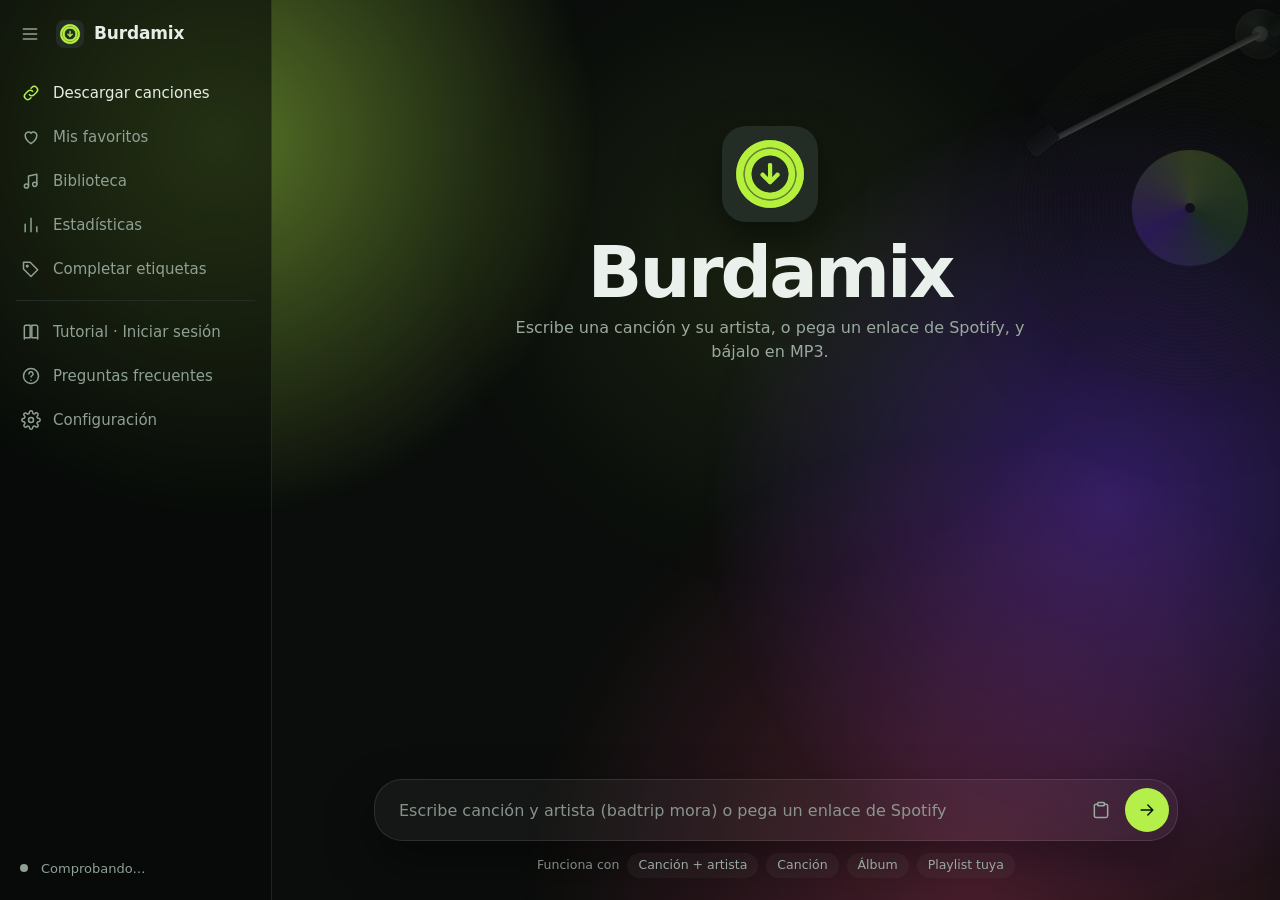
==== gui/web/index.html @ e63b11c5 "Letras: versiones, velocidad y color de la portada Qué: (1) La letra de «ARCHIVO dañado.wav» iba más" ====
<!doctype html>
<html lang="es">
<head>
<meta charset="utf-8">
<meta name="viewport" content="width=device-width, initial-scale=1">
<title>Burdamix</title>
<link rel="stylesheet" href="style.css">
<link rel="stylesheet" href="player.css">
<link rel="stylesheet" href="crate.css">
<link rel="stylesheet" href="motion.css">
</head>
<body>
<div id="splash" aria-hidden="true"><img src="logo.png" alt=""><i></i></div>
<div id="app" class="sidebar-open">
  <div class="bg" aria-hidden="true"><i class="b1"></i><i class="b2"></i><i class="b3"></i><i class="glow"></i></div>

  <aside id="sidebar" aria-label="Menú">
    <div class="side-top">
      <button class="icon-btn" id="toggle" aria-label="Mostrar u ocultar el menú" title="Menú">
        <svg viewBox="0 0 24 24"><path d="M4 6h16M4 12h16M4 18h16"/></svg>
      </button>
      <div class="brand"><img src="logo.png" alt=""><span>Burdamix</span></div>
    </div>

    <nav>
      <i class="nav-ind" id="nav-ind" aria-hidden="true"></i>
      <button class="nav active" data-view="home" title="Descargar canciones">
        <svg viewBox="0 0 24 24"><path d="M10 14a4 4 0 0 0 5.7 0l3-3a4 4 0 0 0-5.7-5.7l-1 1M14 10a4 4 0 0 0-5.7 0l-3 3a4 4 0 0 0 5.7 5.7l1-1"/></svg>
        <span>Descargar canciones</span>
      </button>
      <button class="nav" data-view="favorites" title="Mis favoritos">
        <svg viewBox="0 0 24 24"><path d="M12 20s-7-4.4-7-10a4 4 0 0 1 7-2.6A4 4 0 0 1 19 10c0 5.6-7 10-7 10z"/></svg>
        <span>Mis favoritos</span>
      </button>
      <button class="nav" data-view="library" title="Biblioteca">
        <svg viewBox="0 0 24 24"><path d="M9 18V6l10-2v12"/><circle cx="6.5" cy="18" r="2.5"/><circle cx="16.5" cy="16" r="2.5"/></svg>
        <span>Biblioteca</span>
      </button>
      <button class="nav" data-view="stats" title="Estadísticas">
        <svg viewBox="0 0 24 24"><path d="M5 20V11M12 20V4M19 20v-6"/></svg>
        <span>Estadísticas</span>
      </button>
      <button class="nav" data-view="tags" title="Completar etiquetas">
        <svg viewBox="0 0 24 24"><path d="M3 12V4h8l9 9-8 8z"/><circle cx="7.5" cy="8.5" r="1"/></svg>
        <span>Completar etiquetas</span>
      </button>
      <div class="nav-sep"></div>
      <button class="nav" data-view="tutorial" title="Tutorial e inicio de sesión">
        <svg viewBox="0 0 24 24"><path d="M4 5.5A1.5 1.5 0 0 1 5.5 4H11v15H5.5A1.5 1.5 0 0 0 4 20.5zM20 5.5A1.5 1.5 0 0 0 18.5 4H13v15h5.5a1.5 1.5 0 0 1 1.5 1.5z"/></svg>
        <span>Tutorial · Iniciar sesión</span>
      </button>
      <button class="nav" data-view="faq" title="Preguntas frecuentes">
        <svg viewBox="0 0 24 24"><circle cx="12" cy="12" r="9"/><path d="M9.5 9.5a2.5 2.5 0 1 1 3.5 2.3c-.6.3-1 .8-1 1.5M12 17h.01"/></svg>
        <span>Preguntas frecuentes</span>
      </button>
      <button class="nav" data-view="settings" title="Configuración">
        <svg viewBox="0 0 24 24"><circle cx="12" cy="12" r="3"/><path d="M19.4 15a1.7 1.7 0 0 0 .3 1.8l.1.1a2 2 0 1 1-2.8 2.8l-.1-.1a1.7 1.7 0 0 0-1.8-.3 1.7 1.7 0 0 0-1 1.5V21a2 2 0 1 1-4 0v-.1a1.7 1.7 0 0 0-1.1-1.5 1.7 1.7 0 0 0-1.8.3l-.1.1a2 2 0 1 1-2.8-2.8l.1-.1a1.7 1.7 0 0 0 .3-1.8 1.7 1.7 0 0 0-1.5-1H3a2 2 0 1 1 0-4h.1a1.7 1.7 0 0 0 1.5-1.1 1.7 1.7 0 0 0-.3-1.8l-.1-.1a2 2 0 1 1 2.8-2.8l.1.1a1.7 1.7 0 0 0 1.8.3H9a1.7 1.7 0 0 0 1-1.5V3a2 2 0 1 1 4 0v.1a1.7 1.7 0 0 0 1 1.5 1.7 1.7 0 0 0 1.8-.3l.1-.1a2 2 0 1 1 2.8 2.8l-.1.1a1.7 1.7 0 0 0-.3 1.8V9a1.7 1.7 0 0 0 1.5 1H21a2 2 0 1 1 0 4h-.1a1.7 1.7 0 0 0-1.5 1z"/></svg>
        <span>Configuración</span>
      </button>
    </nav>

    <div class="side-bottom">
      <button type="button" id="conn" class="conn" title="Estado de la conexión con Spotify"><i></i><span>Comprobando…</span></button>
      <div id="version" class="muted small"></div>
    </div>
  </aside>

  <main id="main">
    <div class="vinyl" id="vinyl" aria-hidden="true"><img id="vinyl-cover" alt="" hidden src="[data-uri]"></div>
    <div class="tonearm" id="tonearm" aria-hidden="true">
      <i class="ta-base"></i>
      <div class="ta-arm"><i class="ta-weight"></i><i class="ta-bar"></i><i class="ta-head"></i><i class="ta-tip"></i></div>
    </div>
    <button class="icon-btn float-toggle" id="toggle2" aria-label="Abrir el menú" title="Menú">
      <svg viewBox="0 0 24 24"><path d="M4 6h16M4 12h16M4 18h16"/></svg>
    </button>

    <!-- Descargar canciones (escribir el nombre o pegar un enlace) -->
    <section class="view active" id="view-home">
      <div class="scroll" id="home-scroll">
        <div class="hero" id="home-hero">
          <img class="hero-logo" src="logo.png" alt="">
          <h1>Burdamix</h1>
          <p class="lead">Escribe una canción y su artista, o pega un enlace de Spotify, y bájalo en MP3.</p>
        </div>
        <div class="results" id="home-results"></div>
      </div>
      <div class="dock" id="home-dock">
        <form class="composer" id="composer" autocomplete="off">
          <input id="link" type="text" spellcheck="false" placeholder="Escribe canción y artista (badtrip mora) o pega un enlace de Spotify">
          <button type="button" class="icon-btn hidden" id="clear" title="Limpiar y volver al inicio (Esc)" aria-label="Limpiar y volver al inicio">
            <svg viewBox="0 0 24 24"><path d="M6 6l12 12M18 6L6 18"/></svg>
          </button>
          <button type="button" class="icon-btn" id="paste" title="Pegar del portapapeles" aria-label="Pegar">
            <svg viewBox="0 0 24 24"><rect x="8" y="3" width="8" height="4" rx="1"/><path d="M16 5h2a2 2 0 0 1 2 2v12a2 2 0 0 1-2 2H6a2 2 0 0 1-2-2V7a2 2 0 0 1 2-2h2"/></svg>
          </button>
          <button type="submit" class="send" id="send" title="Ver canciones" aria-label="Ver canciones">
            <svg viewBox="0 0 24 24"><path d="M5 12h14M13 6l6 6-6 6"/></svg>
          </button>
        </form>
        <div class="chips" id="home-chips">
          <span class="chip-note">Funciona con</span>
          <span class="pill">Canción + artista</span><span class="pill">Canción</span><span class="pill">Álbum</span><span class="pill">Playlist tuya</span>
        </div>
      </div>
    </section>

    <!-- Mis favoritos -->
    <section class="view" id="view-favorites">
      <div class="scroll" id="fav-scroll">
        <div class="hero small" id="fav-hero">
          <div class="heart-badge"><svg viewBox="0 0 24 24"><path d="M12 20s-7-4.4-7-10a4 4 0 0 1 7-2.6A4 4 0 0 1 19 10c0 5.6-7 10-7 10z"/></svg></div>
          <h1>Tus canciones favoritas</h1>
          <p class="lead">Elige cuántas de tus «Me gusta» más recientes quieres ver.</p>
          <div class="seg" id="fav-counts" role="group" aria-label="Cantidad">
            <i class="seg-ind" aria-hidden="true"></i>
            <button type="button" data-n="50">50</button>
            <button type="button" data-n="100">100</button>
            <button type="button" data-n="200" class="on">200</button>
            <button type="button" data-n="500">500</button>
            <button type="button" data-n="0">Todas</button>
          </div>
          <div class="row-center">
            <label class="muted small" for="fav-custom">o escribe un número</label>
            <input id="fav-custom" class="num" type="number" min="1" placeholder="p. ej. 75">
          </div>
          <button class="btn primary big" id="fav-go">Ver mi lista</button>
        </div>
        <div class="results" id="fav-results"></div>
      </div>
    </section>

    <!-- Biblioteca -->
    <section class="view" id="view-library">
      <div class="scroll lib" id="lib-scroll">
        <header class="lib-head">
          <div class="lib-title"><h1>Biblioteca</h1><p class="muted" id="lib-count"></p></div>
          <div class="lib-tools">
            <button class="btn primary" id="lib-play-all" type="button">Reproducir todo</button>
            <button class="btn" id="lib-shuffle" type="button">Aleatorio</button>
            <button class="btn" id="lib-folder" type="button" title="Abrir la carpeta con todas tus canciones en el Explorador">Abrir carpeta</button>
            <label class="lib-search"><svg viewBox="0 0 24 24"><circle cx="11" cy="11" r="7"/><path d="m20 20-3.5-3.5"/></svg>
              <input id="lib-q" type="search" placeholder="Buscar canciones" autocomplete="off" spellcheck="false"></label>
            <select id="lib-sort" aria-label="Ordenar">
              <option value="artist">Artista</option><option value="title">Título</option><option value="recent">Recientes</option>
            </select>
          </div>
        </header>
        <div class="seg lib-tabs" id="lib-tabs" role="tablist" aria-label="Secciones de la biblioteca"><i class="seg-ind" id="tab-ind" aria-hidden="true"></i></div>
        <div id="crate-box" class="crate-box hidden">
          <div class="crate" id="crate" tabindex="0" role="listbox" aria-label="Discos"></div>
          <p class="crate-hint muted small">Pasa los discos con la rueda del ratón, las flechas o arrastrando</p>
        </div>
        <div id="lib-detail" class="lib-detail hidden"></div>
        <div id="lib-list" class="lib-list" role="list"></div>
        <div id="lib-empty" class="panel with-ic empty hidden"></div>
      </div>
    </section>

    <!-- Completar etiquetas -->
    <!-- Estadísticas -->
    <section class="view" id="view-stats">
      <div class="scroll page stats-page">
        <h1>Estadísticas</h1>
        <p class="muted">Lo que has escuchado, solo guardado en este ordenador.</p>
        <div class="seg" id="st-periods" role="group" aria-label="Periodo">
          <i class="seg-ind" aria-hidden="true"></i>
          <button type="button" data-p="week">Semana</button><button type="button" data-p="month">Mes</button><button type="button" data-p="year">Año</button><button type="button" data-p="all">Siempre</button>
        </div>
        <div id="st-body"></div>
      </div>
    </section>

    <section class="view" id="view-tags">
      <div class="scroll" id="tags-scroll">
        <div class="page">
          <h1>Completar etiquetas</h1>
          <p class="lead">Elige canciones y Burdamix busca su título, artista, álbum, año, género y portada, y los escribe en el archivo para que cualquier reproductor los muestre.</p>

          <div class="card picker" id="tags-lib">
            <div class="picker-head">
              <div><h2 class="h3">Elegir de tu biblioteca</h2><p class="muted small" id="pick-count">Cargando tu biblioteca…</p></div>
              <div class="picker-tools">
                <div class="pick-filter" id="pick-filter" role="group" aria-label="Mostrar">
                  <button type="button" class="chip-btn on" data-f="all">Todas</button>
                  <button type="button" class="chip-btn" data-f="gaps">Incompletas</button>
                </div>
                <label class="lib-search"><svg viewBox="0 0 24 24"><circle cx="11" cy="11" r="7"/><path d="m20 20-3.5-3.5"/></svg>
                  <input id="pick-q" type="search" placeholder="Buscar canciones" autocomplete="off" spellcheck="false"></label>
              </div>
            </div>
            <div class="pick-list" id="pick-list" role="list"></div>
            <div class="picker-foot">
              <button type="button" class="btn small-btn" id="pick-all">Marcar las visibles</button>
              <span class="muted small" id="pick-n"></span>
              <button type="button" class="btn primary" id="pick-add" disabled>Añadir a la lista</button>
            </div>
          </div>

          <div class="drop slim" id="tags-drop">
            <b><span class="idle-t">¿Archivos fuera de Burdamix? Suéltalos aquí (mp3, flac, m4a, ogg u opus)</span><span class="over-t">Suéltalos para añadirlos</span></b>
            <div class="btn-row">
              <button class="btn small-btn" id="tags-pick-files">Elegir archivos…</button>
              <button class="btn small-btn" id="tags-pick-folder">Elegir carpeta…</button>
            </div>
          </div>

          <div class="card hidden" id="tags-options">
            <div class="two" id="tags-one">
              <label>Título (opcional)<input id="tags-title" type="text" autocomplete="off" placeholder="Si el archivo no lo dice"></label>
              <label>Artista (opcional)<input id="tags-artist" type="text" autocomplete="off" placeholder="Si el archivo no lo dice"></label>
            </div>
            <label class="check"><input id="tags-skip" type="checkbox" checked> Saltar los que ya tienen todo (título, artista, álbum, año, pista y portada)</label>
            <label class="check"><input id="tags-rename" type="checkbox" checked> Renombrar el archivo según el nombre elegido en Configuración <span class="muted small" id="tags-rename-example"></span></label>
            <div class="btn-row">
              <button class="btn primary" id="tags-search">Buscar etiquetas</button>
              <button class="btn" id="tags-clear">Quitar todo</button>
            </div>
          </div>

          <div id="tags-list"></div>
        </div>
      </div>
      <div class="dock hidden" id="tags-dock"><div class="action-bar" id="tags-bar"></div></div>
    </section>

    <!-- Tutorial -->
    <section class="view" id="view-tutorial">
      <div class="scroll page">
        <h1>Tutorial · Iniciar sesión</h1>
        <p class="lead">Se hace una sola vez. <b>Nunca</b> se te pide tu usuario ni tu contraseña de Spotify.</p>

        <div class="card step" id="step1">
          <div class="step-head"><span class="num-dot">1</span><h2>Crea tu app de Spotify</h2><span class="badge ok hidden" id="step1-ok">Hecho</span></div>
          <p>Spotify exige que cada persona cree su propia «app» gratuita. Es lo que permite leer tus playlists.</p>
          <ol class="steps">
            <li>Abre el panel de Spotify e inicia sesión. <button class="btn" id="open-dash">Abrir Spotify Developer</button></li>
            <li>Pulsa <b>Create app</b>. Nombre y descripción: lo que quieras (por ejemplo «Burdamix»).</li>
            <li>En <b>Redirect URI</b> copia exactamente esto y pulsa <b>Add</b>:
              <div class="copyline"><code id="redirect"></code><button class="btn small-btn" id="copy-redirect">Copiar</button></div></li>
            <li>En «Which API/SDKs are you planning to use?» marca <b>Web API</b>.</li>
            <li>Acepta los términos y pulsa <b>Save</b>.</li>
            <li>Abre tu app nueva → <b>Settings</b>. Verás el <b>Client ID</b> y, con «View client secret», el <b>Client secret</b>. Pégalos aquí:</li>
          </ol>
          <form id="creds" class="creds" autocomplete="off">
            <label>Client ID<input id="client-id" type="text" spellcheck="false" autocomplete="off"></label>
            <label>Client secret<input id="client-secret" type="password" spellcheck="false" autocomplete="off"></label>
            <button class="btn primary" type="submit" id="save-creds">Guardar y comprobar</button>
            <div class="form-msg" id="creds-msg"></div>
          </form>
        </div>

        <div class="card step" id="step2">
          <div class="step-head"><span class="num-dot">2</span><h2>Inicia sesión en Spotify</h2><span class="badge ok hidden" id="step2-ok">Hecho</span></div>
          <p>Hace falta solo para <b>tus playlists</b> y <b>tus favoritos</b>. Para canciones sueltas y álbumes no es necesario.
             Se abrirá tu navegador: elige tu cuenta y pulsa <b>Aceptar</b>. Tienes 3 minutos.</p>
          <button class="btn primary" id="do-login">Iniciar sesión en Spotify</button>
          <div class="form-msg" id="login-msg"></div>
        </div>
      </div>
    </section>

    <!-- Preguntas frecuentes -->
    <section class="view" id="view-faq">
      <div class="scroll page">
        <h1>Preguntas frecuentes</h1>
        <div class="faq" id="faq-list"></div>
      </div>
    </section>

    <!-- Configuración -->
    <section class="view" id="view-settings">
      <div class="scroll page">
        <h1>Configuración</h1>

        <div class="card setting">
          <div><h2 class="h3">Carpeta de descargas</h2><p class="muted" id="set-folder-path"></p></div>
          <div class="btn-row"><button class="btn" id="set-folder-open">Abrir</button><button class="btn primary" id="set-folder-change">Cambiar…</button></div>
        </div>

        <div class="card setting">
          <div><h2 class="h3">Canciones a la vez</h2><p class="muted">Más es más rápido, pero YouTube puede bloquearte si pides demasiadas. 5 va bien.</p></div>
          <div class="slider"><input id="set-workers" type="range" min="1" max="8" step="1"><output id="set-workers-out">5</output></div>
        </div>

        <div class="card setting">
          <div><h2 class="h3">Nombre de los archivos</h2>
            <p class="muted">Cómo se llaman las canciones que bajas. El artista siempre va dentro de las etiquetas, así que el reproductor lo muestra igual aunque el nombre solo tenga el título.</p>
            <p class="muted small" id="set-naming-example"></p></div>
          <select id="set-naming"></select>
        </div>

        <div class="card setting">
          <div><h2 class="h3">Saltar introducciones e interludios</h2><p class="muted">Las pistas cortas (menos de 50 s, o intro/outro de menos de 95 s) no se descargan.</p></div>
          <label class="switch"><input id="set-interludes" type="checkbox"><span></span></label>
        </div>

        <div class="card setting">
          <div><h2 class="h3">Usar mi sesión de YouTube</h2>
            <p class="muted">Solo si YouTube pide iniciar sesión (videos para mayores de edad). Lee la sesión que ya tienes abierta en ese navegador; no se guarda ni se envía a ningún sitio. Ciérralo antes de bajar.</p></div>
          <select id="set-browser"></select>
        </div>

        <div class="card setting">
          <div><h2 class="h3">Actualizar yt-dlp</h2><p class="muted" id="set-ytdlp">YouTube cambia cada pocas semanas. Si una descarga falla de repente, actualiza esto.</p></div>
          <button class="btn" id="set-update">Buscar actualización</button>
        </div>

        <p class="muted small about" id="about"></p>
      </div>
    </section>

    <!-- Letras: un panel sobre la ventana, sin tapar la barra del reproductor -->
    <section id="lyrics" class="lyrics hidden" aria-label="Letra de la canción">
      <header class="ly-head">
        <div><b id="ly-title"></b><span id="ly-artist" class="muted"></span></div>
        <div class="ly-actions">
          <div class="ly-sync" id="ly-sync" role="group" aria-label="Sincronía de la letra" hidden>
            <button class="btn small-btn" id="ly-earlier" type="button" title="La letra sale antes (−0,25 s)">Antes</button>
            <output id="ly-off" title="Desfase de esta canción">0,00 s</output>
            <button class="btn small-btn" id="ly-later" type="button" title="La letra sale después (+0,25 s)">Después</button>
            <button class="btn small-btn" id="ly-version" type="button" hidden>Otra versión</button>
            <button class="btn small-btn" id="ly-pick" type="button" title="Toca la línea que estás oyendo y la letra se ajusta sola">Ajustar a lo que oigo</button>
          </div>
          <button class="btn small-btn" id="ly-edit" type="button" hidden>Mi letra</button>
          <button class="icon-btn" id="ly-close" type="button" aria-label="Cerrar la letra" title="Cerrar (Esc)"><svg viewBox="0 0 24 24"><path d="M6 6l12 12M18 6 6 18"/></svg></button></div>
      </header>
      <div id="ly-body" class="ly-body" tabindex="0"></div>
    </section>

    <!-- Reproductor: siempre abajo -->
    <footer id="player" class="player hidden" aria-label="Reproductor">
      <div class="pl-now">
        <div class="pl-cover"><span class="initial" id="pl-initial">♪</span><img id="pl-cover" alt="" hidden src="[data-uri]"></div>
        <div class="pl-text"><b id="pl-title">—</b><span id="pl-artist" class="muted small"></span></div>
      <button class="icon-btn heart" id="pl-like" type="button" aria-pressed="false" aria-label="Me gusta" title="Me gusta">
        <svg viewBox="0 0 24 24"><path d="M12 20s-7-4.4-7-10a4 4 0 0 1 7-2.6A4 4 0 0 1 19 10c0 5.6-7 10-7 10z"/></svg>
      </button>
      </div>
      <div class="pl-mid">
        <div class="pl-ctrl">
          <button class="icon-btn pl-toggle" id="pl-shuffle" type="button" aria-label="Aleatorio" aria-pressed="false" title="Aleatorio">
            <svg viewBox="0 0 24 24"><path d="M3 7h3.5c5 0 5 10 10 10H21M3 17h3.5c1.7 0 2.9-.9 3.8-2.2M21 7h-4.5c-1.7 0-2.9.9-3.8 2.2M18 4l3 3-3 3M18 14l3 3-3 3"/></svg></button>
          <button class="icon-btn" id="pl-prev" type="button" aria-label="Anterior" title="Anterior"><svg viewBox="0 0 24 24" class="fill"><path d="M7 5v14M19 5.5v13L9 12z"/></svg></button>
          <button class="pl-play" id="pl-play" type="button" aria-label="Reproducir" title="Reproducir">
            <svg viewBox="0 0 24 24" class="fill ic-play"><path d="M8 5.5v13l11-6.5z"/></svg>
            <svg viewBox="0 0 24 24" class="fill ic-pause"><path d="M8 5v14M16 5v14"/></svg></button>
          <button class="icon-btn" id="pl-next" type="button" aria-label="Siguiente" title="Siguiente"><svg viewBox="0 0 24 24" class="fill"><path d="M17 5v14M5 5.5v13L15 12z"/></svg></button>
          <button class="icon-btn pl-toggle" id="pl-repeat" type="button" aria-label="Repetir" aria-pressed="false" title="Repetir">
            <svg viewBox="0 0 24 24"><path d="M17 3l3 3-3 3M4 11V9a3 3 0 0 1 3-3h13M7 21l-3-3 3-3M20 13v2a3 3 0 0 1-3 3H4"/></svg><i class="one">1</i></button>
        </div>
        <div class="pl-seek">
          <span id="pl-cur" class="muted small">0:00</span>
          <input id="pl-progress" type="range" min="0" max="1" step="0.1" value="0" aria-label="Progreso">
          <span id="pl-dur" class="muted small">0:00</span>
        </div>
      </div>
      <div class="pl-side">
        <canvas id="pl-spectrum" width="96" height="28" aria-hidden="true"></canvas>
        <button class="icon-btn sleep" id="pl-sleep" type="button" aria-label="Temporizador para dormir" aria-pressed="false" title="Temporizador para dormir">
          <svg viewBox="0 0 24 24"><path d="M20 14.5A8 8 0 0 1 9.5 4 8 8 0 1 0 20 14.5z"/></svg><i id="sl-left" hidden></i></button>
        <button class="icon-btn" id="pl-lyrics" type="button" aria-label="Letra" aria-pressed="false" title="Letra">
          <svg viewBox="0 0 24 24"><path d="M5 5h14M5 10h9M5 15h14M5 20h7"/></svg></button>
        <button class="icon-btn" id="pl-eq" type="button" aria-label="Ecualizador y crossfade" aria-expanded="false" title="Ecualizador y crossfade">
          <svg viewBox="0 0 24 24"><path d="M5 4v16M12 4v16M19 4v16"/><circle cx="5" cy="14" r="2" class="knob"/><circle cx="12" cy="8" r="2" class="knob"/><circle cx="19" cy="15" r="2" class="knob"/></svg></button>
        <button class="icon-btn" id="pl-queue" type="button" aria-label="Cola" aria-expanded="false" title="Cola">
          <svg viewBox="0 0 24 24"><path d="M4 6h12M4 12h12M4 18h7M17 15v6l5-3z"/></svg></button>
        <button class="icon-btn" id="pl-mute" type="button" aria-label="Silenciar" title="Silenciar">
          <svg viewBox="0 0 24 24"><path d="M4 9.5h3.5L12 5.5v13l-4.5-4H4z"/><path d="M15.5 9a4 4 0 0 1 0 6M18 6.5a7.5 7.5 0 0 1 0 11" class="waves"/><path d="M16 9l5 6M21 9l-5 6" class="cross"/></svg></button>
        <input id="pl-volume" type="range" min="0" max="1" step="0.01" value="0.8" aria-label="Volumen">
      </div>

      <aside id="pl-queue-panel" class="pl-panel queue hidden" aria-label="Cola de reproducción">
        <div class="pl-panel-head"><h3>Cola</h3><button class="btn small-btn" id="q-clear" type="button">Vaciar</button></div>
        <div id="q-list" class="q-list"></div>
      </aside>

      <aside id="pl-eq-panel" class="pl-panel eq hidden" aria-label="Ecualizador">
        <div class="pl-panel-head"><h3>Ecualizador</h3>
          <label class="switch" title="Activar el ecualizador"><input id="eq-on" type="checkbox" checked><span></span></label></div>
        <div class="eq-bands" id="eq-bands"></div>
        <div class="eq-presets" id="eq-presets" role="group" aria-label="Presets"></div>
        <div class="eq-custom-head"><span class="muted small">Mis ecualizadores</span><button class="btn small-btn" id="eq-save" type="button">Guardar ajuste actual</button></div>
        <div class="eq-custom" id="eq-custom"></div>
        <div class="eq-xf">
          <div><b>Crossfade</b><span class="muted small" id="xf-hint">Mezcla el final de una canción con el inicio de la siguiente</span></div>
          <div class="slider"><input id="xf" type="range" min="0" max="12" step="1" value="0" aria-label="Segundos de crossfade"><output id="xf-out">Apagado</output></div>
        </div>
        <div class="eq-xf eq-viz">
          <div class="eq-viz-row">
            <div><b>Fondo que late</b><span class="muted small">Los halos de color del fondo laten con los graves de la música</span></div>
            <label class="switch" title="Activar o apagar el fondo que late"><input id="viz-on" type="checkbox" checked><span></span></label>
          </div>
        </div>
      </aside>
    </footer>
  </main>
</div>

<div id="dialog" class="dialog hidden" role="dialog" aria-modal="true" aria-labelledby="dialog-title">
  <div class="dialog-card">
    <h3 id="dialog-title"></h3>
    <p class="muted" id="dialog-text"></p>
    <input id="dialog-input" class="dialog-input hidden" type="text" maxlength="60" autocomplete="off" spellcheck="false" aria-label="Nombre">
    <div class="btn-row"><button class="btn" id="dialog-no" type="button">Cancelar</button><button class="btn danger" id="dialog-yes" type="button"></button></div>
  </div>
</div>
<div id="smart-dialog" class="dialog hidden" role="dialog" aria-modal="true" aria-label="Playlist inteligente"></div>
<div id="share-dialog" class="dialog hidden" role="dialog" aria-modal="true" aria-label="Compartir playlist"></div>
<div id="import-dialog" class="dialog hidden" role="dialog" aria-modal="true" aria-label="Importar playlist"></div>
<div id="toasts" aria-live="polite"></div>
<script src="fx.js"></script>
<script src="tags.js"></script>
<script src="player.js"></script>
<script src="crate.js"></script>
<script src="lyrics.js"></script>
<script src="sleep.js"></script>
<script src="stats.js"></script>
<script src="smart.js"></script>
<script src="share.js"></script>
<script src="app.js"></script>
<script src="motion.js"></script>
</body>
</html>
---- gui/web/style.css ----
/* Burdamix window, "Vinilo nocturno": always dark, the logo's lime as the one accent, album colour drifting behind glass.
   Motion: one set of curves, short durations, everything interruptible (transitions), reduced-motion path at the end. */
:root {
  --bg: #0a0d0b;
  --surface: #131914;
  --surface-2: #1b231d;
  --surface-3: #26302a;
  --border: #232d26;
  --glass: rgba(255, 255, 255, .045);
  --glass-2: rgba(255, 255, 255, .08);
  --glass-line: rgba(255, 255, 255, .1);
  --text: #eaf0eb;
  --muted: #9aa99f;
  --accent: #b5ef4a;          /* the logo's lime: fills, rings, active states */
  --accent-strong: #c8f56e;
  --accent-text: #b5ef4a;
  --accent-ink: #07130a;      /* text on lime fills */
  --lime: #b5ef4a;
  --danger: #ff8077;
  --warn: #f1c453;
  --radius: 16px;
  --shadow-sm: 0 1px 2px rgba(0, 0, 0, .3), 0 2px 8px rgba(0, 0, 0, .22);
  --shadow: 0 2px 4px rgba(0, 0, 0, .3), 0 14px 34px rgba(0, 0, 0, .42);
  --ease-out: cubic-bezier(.23, 1, .32, 1);
  --ease-in-out: cubic-bezier(.77, 0, .175, 1);
  --t-fast: 140ms;
  --t-med: 220ms;
  --t-slow: 360ms;
  color-scheme: dark;
  interpolate-size: allow-keywords;
}
* { box-sizing: border-box; }
html, body { height: 100%; margin: 0; }
body {
  background: var(--bg); color: var(--text);
  font: 15px/1.5 "Segoe UI Variable Text", "Segoe UI", system-ui, sans-serif;
  overflow: hidden; -webkit-font-smoothing: antialiased; text-rendering: optimizeLegibility;
}
h1 { font-size: 28px; line-height: 1.15; margin: 0 0 8px; letter-spacing: -.025em; font-weight: 650; text-wrap: balance; font-family: "Segoe UI Variable Display", "Segoe UI Variable Text", "Segoe UI", system-ui, sans-serif; }
h2 { font-size: 18px; margin: 0; font-weight: 620; letter-spacing: -.01em; }
h3, .h3 { font-size: 15px; margin: 0 0 2px; font-weight: 620; letter-spacing: 0; }
p { margin: 0 0 10px; text-wrap: pretty; }
button, input, select { font: inherit; color: inherit; }
button { cursor: pointer; -webkit-tap-highlight-color: transparent; }
.hidden { display: none !important; }
.muted { color: var(--muted); }
.small { font-size: 12.5px; }
svg { width: 20px; height: 20px; fill: none; stroke: currentColor; stroke-width: 1.8; stroke-linecap: round; stroke-linejoin: round; flex: none; }
::selection { background: color-mix(in srgb, var(--accent) 35%, transparent); }
:focus-visible { outline: 2px solid var(--accent); outline-offset: 2px; border-radius: 8px; }
input:focus-visible, select:focus-visible { outline-offset: 0; }
.tracks .row input[type=checkbox]:focus-visible { outline-offset: 3px; }

/* ---------- layout ---------- */
#app { display: flex; height: 100vh; position: relative; isolation: isolate; }
#sidebar {
  /* the sidebar is always dark: it is the brand */
  --text: #e6ede7; --muted: #8fa095; --surface-2: #1b241d; --border: #222d25; --accent-text: var(--lime);
  width: 272px; background: rgba(8, 11, 9, .62); color: var(--text); border-right: 1px solid var(--glass-line); position: relative; z-index: 1;
  display: flex; flex-direction: column; padding: 12px 10px; gap: 10px; overflow: hidden; flex: none;
  transition: width var(--t-slow) var(--ease-out);
}
#app:not(.sidebar-open) #sidebar { width: 66px; }
#main { flex: 1; min-width: 0; position: relative; z-index: 1; }
.side-top { display: flex; align-items: center; gap: 6px; height: 44px; }
.brand { display: flex; align-items: center; gap: 10px; font-weight: 650; font-size: 17px; letter-spacing: -.01em; white-space: nowrap; overflow: hidden; }
.brand img { width: 28px; height: 28px; border-radius: 8px; }
.brand, .nav span, .conn span, #version { transition: opacity var(--t-med) var(--ease-out); }
#app:not(.sidebar-open) .brand, #app:not(.sidebar-open) .nav span, #app:not(.sidebar-open) .conn span,
#app:not(.sidebar-open) #version { opacity: 0; pointer-events: none; }
.icon-btn {
  width: 40px; height: 40px; border-radius: 12px; border: 0; background: transparent; color: var(--muted);
  display: grid; place-items: center; flex: none; transition: background var(--t-fast) ease, color var(--t-fast) ease, transform var(--t-fast) var(--ease-out);
}
.icon-btn:active { transform: scale(.92); }
nav { display: flex; flex-direction: column; gap: 2px; flex: 1; margin-top: 6px; position: relative; }
.nav-ind {
  position: absolute; left: 0; right: 0; top: 0; height: 42px; border-radius: 12px; pointer-events: none;
  background: color-mix(in srgb, var(--lime) 13%, transparent); opacity: 0;
  transition: transform var(--t-slow) var(--ease-out), opacity var(--t-med) ease;
}
.nav-ind.ready { opacity: 1; }
.nav-ind::before { content: ""; position: absolute; left: 0; top: 11px; bottom: 11px; width: 3px; border-radius: 3px; background: var(--lime); }
.nav {
  position: relative; display: flex; align-items: center; gap: 12px; height: 42px; padding: 0 11px; border: 0; border-radius: 12px;
  background: transparent; color: var(--muted); text-align: left; white-space: nowrap;
  transition: background var(--t-fast) ease, color var(--t-fast) ease, transform var(--t-fast) var(--ease-out);
}
.nav:active { transform: scale(.98); }
.nav.active { color: var(--text); }
.nav.active svg { color: var(--lime); }
.nav svg { transition: color var(--t-fast) ease; }
.nav-sep { height: 1px; background: var(--border); margin: 8px 6px; }
.side-bottom { display: flex; flex-direction: column; gap: 6px; padding: 4px 6px; }
.conn { display: flex; align-items: center; gap: 9px; font-size: 13px; color: var(--muted); white-space: nowrap; border: 0; background: none; padding: 0; text-align: left; }
.conn i { width: 8px; height: 8px; border-radius: 50%; background: var(--muted); flex: none; margin: 0 4px; transition: background var(--t-med) ease; }
.conn.ok i { background: var(--lime); }
.conn.bad i { background: #f1c453; }
.float-toggle { display: none; position: absolute; top: 10px; left: 10px; z-index: 5; color: var(--text); }

.view { display: none; height: 100%; flex-direction: column; }
.view.active { display: flex; animation: view-in var(--t-med) var(--ease-out) both; }
@keyframes view-in { from { opacity: 0; transform: translateY(8px); } }
.scroll { flex: 1; overflow-y: auto; padding: 0 28px; scroll-behavior: smooth; scrollbar-gutter: stable; }
.page { max-width: 780px; width: 100%; margin: 0 auto; padding: 38px 28px 60px; }
.page > *, .scroll.page > * { animation: rise var(--t-slow) var(--ease-out) both; }
.page > *:nth-child(2), .scroll.page > *:nth-child(2) { animation-delay: 40ms; }
.page > *:nth-child(3), .scroll.page > *:nth-child(3) { animation-delay: 80ms; }
.page > *:nth-child(4), .scroll.page > *:nth-child(4) { animation-delay: 120ms; }
.page > *:nth-child(n+5), .scroll.page > *:nth-child(n+5) { animation-delay: 150ms; }
@keyframes rise { from { opacity: 0; transform: translateY(10px); } }
.scroll::-webkit-scrollbar { width: 12px; }
.scroll::-webkit-scrollbar-thumb { background: var(--surface-3); border-radius: 8px; border: 3px solid var(--bg); }
.scroll::-webkit-scrollbar-thumb:hover { background: var(--muted); }

/* ---------- hero + composer ---------- */
.hero { display: flex; flex-direction: column; align-items: center; text-align: center; padding-top: 14vh; transition: padding var(--t-slow) var(--ease-out); }
.hero > * { animation: rise 520ms var(--ease-out) both; }
.hero > :nth-child(2) { animation-delay: 70ms; }
.hero > :nth-child(3) { animation-delay: 140ms; }
.hero > :nth-child(4) { animation-delay: 190ms; }
.hero > :nth-child(5) { animation-delay: 230ms; }
.hero-logo { width: 96px; height: 96px; margin-bottom: 14px; border-radius: 24px; box-shadow: 0 14px 34px rgba(10, 20, 12, .28); transition: width var(--t-slow) var(--ease-out), height var(--t-slow) var(--ease-out), margin var(--t-slow) var(--ease-out), border-radius var(--t-slow) var(--ease-out); }
.hero h1 { font-size: 42px; letter-spacing: -.035em; transition: font-size var(--t-slow) var(--ease-out); }
.lead { color: var(--muted); font-size: 16px; max-width: 560px; }
.hero .lead { max-height: 4em; transition: opacity var(--t-med) ease, max-height var(--t-slow) var(--ease-out), margin var(--t-slow) var(--ease-out); }
.hero.small { padding-top: 7vh; }
.hero.compact { padding-top: 22px; }
.hero.compact .hero-logo { width: 40px; height: 40px; margin: 0 0 4px; border-radius: 11px; box-shadow: var(--shadow-sm); }
.hero.compact h1 { font-size: 19px; margin-bottom: 0; }
.hero.compact .lead { opacity: 0; max-height: 0; margin: 0; overflow: hidden; }
.hero.compact > * { animation: none; }
.heart-badge { color: var(--accent); margin-bottom: 10px; }
.heart-badge svg { width: 44px; height: 44px; fill: currentColor; stroke: none; }

.dock { padding: 12px 28px 22px; max-width: 860px; width: 100%; margin: 0 auto; transition: padding var(--t-slow) var(--ease-out); }
.composer {
  display: flex; align-items: center; gap: 4px; background: var(--surface); border: 1px solid var(--border);
  border-radius: 28px; padding: 8px 8px 8px 22px; box-shadow: var(--shadow);
  transition: border-color var(--t-fast) ease, box-shadow var(--t-med) var(--ease-out);
}
.composer:focus-within { border-color: var(--accent); box-shadow: 0 0 0 4px color-mix(in srgb, var(--accent) 20%, transparent), var(--shadow); }
.composer input { flex: 1; min-width: 0; border: 0; outline: 0; background: transparent; font-size: 16px; height: 42px; }
.composer input::placeholder { color: var(--muted); opacity: .85; }
.composer .icon-btn:hover { background: var(--surface-2); color: var(--text); }
.send {
  width: 44px; height: 44px; border-radius: 50%; border: 0; background: var(--accent); color: var(--accent-ink);
  display: grid; place-items: center; transition: transform var(--t-fast) var(--ease-out), background var(--t-fast) ease;
}
.send svg { transition: transform var(--t-med) var(--ease-out); }
.send:active { transform: scale(.92); }
.send:disabled { opacity: .55; cursor: default; }
.dock.has-results .chips { opacity: 0; max-height: 0; margin: 0; overflow: hidden; pointer-events: none; }
.dock.has-results { padding-bottom: 14px; }
.chips { display: flex; justify-content: center; align-items: center; gap: 8px; margin-top: 12px; flex-wrap: wrap; max-height: 60px; transition: opacity var(--t-med) ease, max-height var(--t-slow) var(--ease-out), margin var(--t-slow) var(--ease-out); }
.chip-note { color: var(--muted); font-size: 12.5px; }
.pill { font-size: 12.5px; padding: 3px 11px; border-radius: 99px; background: var(--surface-2); color: var(--muted); }

/* ---------- buttons, forms ---------- */
.btn {
  height: 38px; padding: 0 16px; border-radius: 12px; border: 1px solid var(--border); background: var(--surface);
  box-shadow: var(--shadow-sm); white-space: nowrap;
  transition: background var(--t-fast) ease, border-color var(--t-fast) ease, color var(--t-fast) ease, transform var(--t-fast) var(--ease-out), box-shadow var(--t-fast) ease;
}
.btn:active { transform: scale(.97); }
.btn.primary { background: var(--accent); border-color: transparent; color: var(--accent-ink); font-weight: 650; box-shadow: 0 1px 2px rgba(10, 40, 12, .2); }
.btn.big { height: 46px; padding: 0 28px; border-radius: 14px; font-size: 16px; margin-top: 18px; }
.btn.danger { color: var(--danger); }
.btn:disabled { opacity: .5; cursor: default; transform: none; }
.small-btn { height: 30px; padding: 0 12px; font-size: 13px; }
.btn-row { display: flex; gap: 8px; flex-wrap: wrap; }
.seg { position: relative; display: flex; gap: 2px; padding: 4px; background: var(--surface-2); border-radius: 14px; margin: 14px 0 12px; }
.seg-ind { position: absolute; top: 4px; left: 0; height: calc(100% - 8px); border-radius: 10px; background: var(--accent); box-shadow: 0 1px 3px rgba(10, 40, 12, .25);
  pointer-events: none; opacity: 0; transition: transform var(--t-slow) var(--ease-out), width var(--t-slow) var(--ease-out), opacity var(--t-med) ease; }
.seg-ind.ready { opacity: 1; }
.seg button { position: relative; border: 0; background: transparent; height: 36px; padding: 0 18px; border-radius: 10px; color: var(--muted); transition: color var(--t-fast) ease, transform var(--t-fast) var(--ease-out); }
.seg button:active { transform: scale(.96); }
.seg button.on { color: var(--accent-ink); font-weight: 650; }
.row-center { display: flex; align-items: center; gap: 10px; }
.num { width: 110px; height: 36px; border-radius: 10px; border: 1px solid var(--border); background: var(--surface); padding: 0 10px; outline: 0; font-variant-numeric: tabular-nums; }
.num, .creds input, .two input, .inline-form input, select { transition: border-color var(--t-fast) ease, box-shadow var(--t-fast) ease; }
.num:focus, .creds input:focus, .two input:focus, .inline-form input:focus, select:focus { border-color: var(--accent); box-shadow: 0 0 0 3px color-mix(in srgb, var(--accent) 18%, transparent); }
select { appearance: none; height: 38px; border-radius: 10px; border: 1px solid var(--border); background: var(--surface) url("data:image/svg+xml,%3Csvg xmlns='http://www.w3.org/2000/svg' width='12' height='12' viewBox='0 0 24 24' fill='none' stroke='%2393a197' stroke-width='3' stroke-linecap='round' stroke-linejoin='round'%3E%3Cpath d='M6 9l6 6 6-6'/%3E%3C/svg%3E") no-repeat right 11px center; padding: 0 32px 0 12px; outline: 0; cursor: pointer; }

@media (hover: hover) and (pointer: fine) {
  .icon-btn:hover { background: var(--surface-2); color: var(--text); }
  #sidebar .icon-btn:hover, .nav:hover { background: var(--surface-2); color: var(--text); }
  .btn:hover { border-color: var(--muted); }
  .btn.primary:hover, .send:hover { background: var(--accent-strong); }
  .send:hover svg { transform: translateX(2px); }
  .seg button:not(.on):hover { color: var(--text); }
}

/* ---------- results list ---------- */
.results { max-width: 860px; margin: 0 auto; padding-bottom: 24px; }
.results > * { animation: rise var(--t-slow) var(--ease-out) both; }
.results > :nth-child(2) { animation-delay: 40ms; }
.results > :nth-child(3) { animation-delay: 80ms; }
.results > :nth-child(n+4) { animation-delay: 110ms; }
.list-head { display: flex; gap: 18px; align-items: center; padding: 24px 0 16px; }
.list-head > div:last-child { min-width: 0; }
.cover-lg { width: 104px; height: 104px; border-radius: 14px; object-fit: cover; background: var(--surface-2); box-shadow: var(--shadow); flex: none; }
.cover-lg.fav { display: grid; place-items: center; background: var(--accent); color: var(--accent-ink); }
.cover-lg.fav svg { width: 44px; height: 44px; fill: currentColor; stroke: none; }
.kind { font-size: 12.5px; color: var(--accent-text); font-weight: 650; }
.list-head h2 { font-size: 26px; letter-spacing: -.025em; margin: 2px 0 4px; overflow-wrap: anywhere; text-wrap: balance;
  display: -webkit-box; -webkit-box-orient: vertical; -webkit-line-clamp: 2; line-clamp: 2; overflow: hidden; }
.list-head .muted { overflow-wrap: anywhere; }
.list-tools { display: flex; align-items: center; justify-content: space-between; margin: 4px 0 8px; }
.linkish { background: none; border: 0; color: var(--accent-text); padding: 4px 8px; border-radius: 8px; font-size: 13.5px; font-weight: 500; transition: background var(--t-fast) ease, transform var(--t-fast) var(--ease-out); }
.linkish:active { transform: scale(.96); }
.tracks { background: var(--surface); border-radius: var(--radius); overflow: hidden; box-shadow: var(--shadow-sm); border: 1px solid var(--border); }
.row {
  position: relative; display: grid; grid-template-columns: 26px 46px 1fr auto auto; gap: 12px; align-items: center; padding: 8px 14px;
  transition: background var(--t-fast) ease, opacity var(--t-med) ease;
  animation: row-in 320ms var(--ease-out) both; animation-delay: calc(min(var(--i, 0), 14) * 28ms);
}
.row + .row::before { content: ""; position: absolute; top: 0; left: 14px; right: 14px; height: 1px; background: var(--border); opacity: .7; }
@keyframes row-in { from { opacity: 0; transform: translateY(6px); } }
.row.off { opacity: .55; }
.row.flash { animation: row-flash 900ms var(--ease-out); }
@keyframes row-flash { from { background: color-mix(in srgb, var(--accent) 22%, transparent); } }
.row img { width: 46px; height: 46px; border-radius: 8px; object-fit: cover; background: var(--surface-2); }
.row .t { min-width: 0; }
.row .t b { display: block; font-weight: 600; white-space: nowrap; overflow: hidden; text-overflow: ellipsis; }
.row .t span { display: block; color: var(--muted); font-size: 13px; white-space: nowrap; overflow: hidden; text-overflow: ellipsis; }
.row .t .why { color: var(--danger); white-space: normal; }
.row .dur { color: var(--muted); font-size: 13px; font-variant-numeric: tabular-nums; text-align: right; min-width: 38px; }
.state { min-width: 118px; text-align: right; font-size: 13px; color: var(--muted); display: flex; justify-content: flex-end; align-items: center; gap: 6px; }
.state.ok { color: var(--accent-text); font-weight: 600; }
.state.bad { color: var(--danger); font-weight: 600; }
.state.busy { color: var(--text); }
.state.ok::before { content: ""; width: 14px; height: 14px; background: currentColor; flex: none;
  -webkit-mask: url("data:image/svg+xml,%3Csvg xmlns='http://www.w3.org/2000/svg' viewBox='0 0 24 24' fill='none' stroke='black' stroke-width='3.4' stroke-linecap='round' stroke-linejoin='round'%3E%3Cpath d='M5 12.5l4.5 4.5L19 7.5'/%3E%3C/svg%3E") center / contain no-repeat;
          mask: url("data:image/svg+xml,%3Csvg xmlns='http://www.w3.org/2000/svg' viewBox='0 0 24 24' fill='none' stroke='black' stroke-width='3.4' stroke-linecap='round' stroke-linejoin='round'%3E%3Cpath d='M5 12.5l4.5 4.5L19 7.5'/%3E%3C/svg%3E") center / contain no-repeat;
  animation: check-pop 360ms var(--ease-out) both; }
@keyframes check-pop { from { opacity: 0; transform: scale(.4) rotate(-12deg); } }
.spin { width: 14px; height: 14px; border-radius: 50%; border: 2px solid var(--surface-3); border-top-color: var(--accent); animation: spin .7s linear infinite; flex: none; }
@keyframes spin { to { transform: rotate(360deg); } }
.note { color: var(--muted); font-size: 13px; margin: 10px 2px; }

/* custom checkbox: the tick draws itself */
input[type=checkbox] { appearance: none; -webkit-appearance: none; width: 18px; height: 18px; margin: 0; border-radius: 6px; flex: none; cursor: pointer;
  border: 1.5px solid color-mix(in srgb, var(--muted) 55%, transparent); background: var(--surface); position: relative;
  transition: background var(--t-fast) ease, border-color var(--t-fast) ease, transform var(--t-fast) var(--ease-out); }
input[type=checkbox]::after { content: ""; position: absolute; inset: 0; background: var(--accent-ink);
  -webkit-mask: url("data:image/svg+xml,%3Csvg xmlns='http://www.w3.org/2000/svg' viewBox='0 0 24 24' fill='none' stroke='black' stroke-width='3.6' stroke-linecap='round' stroke-linejoin='round'%3E%3Cpath d='M6 12.5l4 4 8-9'/%3E%3C/svg%3E") center / 80% no-repeat;
          mask: url("data:image/svg+xml,%3Csvg xmlns='http://www.w3.org/2000/svg' viewBox='0 0 24 24' fill='none' stroke='black' stroke-width='3.6' stroke-linecap='round' stroke-linejoin='round'%3E%3Cpath d='M6 12.5l4 4 8-9'/%3E%3C/svg%3E") center / 80% no-repeat;
  clip-path: inset(0 100% 0 0); transition: clip-path var(--t-med) var(--ease-out); }
input[type=checkbox]:checked { background: var(--accent); border-color: var(--accent); }
input[type=checkbox]:checked::after { clip-path: inset(0 0 0 0); }
input[type=checkbox]:active { transform: scale(.88); }
input[type=checkbox]:disabled { opacity: .55; cursor: default; }

.bar-wrap { position: sticky; bottom: 0; padding: 18px 0 6px; background: linear-gradient(transparent, var(--bg) 40%); margin-top: 8px; z-index: 2; }
.action-bar { display: flex; align-items: center; gap: 14px; background: var(--surface); border: 1px solid var(--border); border-radius: 18px; padding: 12px 14px 12px 20px; box-shadow: var(--shadow); }
.action-bar.swap > * { animation: bar-in var(--t-med) var(--ease-out) both; }
@keyframes bar-in { from { opacity: 0; transform: translateY(4px); } }
.action-bar .grow { flex: 1; min-width: 0; }
.action-bar .btn.big { margin: 0; }
.progress { height: 8px; border-radius: 99px; background: var(--surface-2); overflow: hidden; margin-top: 8px; contain: paint; }
.progress i { display: block; height: 100%; width: 0; border-radius: inherit; transition: width 500ms var(--ease-out);
  background: linear-gradient(90deg, var(--accent-strong) 0 40%, color-mix(in srgb, var(--accent) 60%, #fff) 50%, var(--accent-strong) 60% 100%) 0 0 / 220% 100%;
  animation: sheen 1.6s linear infinite; }
@keyframes sheen { to { background-position: -220% 0; } }

.panel { background: var(--surface); border: 1px solid var(--border); border-radius: var(--radius); padding: 18px 20px; margin: 16px 0; box-shadow: var(--shadow-sm); }
.panel h3 { margin-bottom: 6px; }
.panel ul { margin: 6px 0 0; padding-left: 18px; color: var(--muted); }
.panel.warn { border-color: color-mix(in srgb, var(--warn) 55%, var(--border)); background: color-mix(in srgb, var(--warn) 6%, var(--surface)); }
.panel.bad { border-color: color-mix(in srgb, var(--danger) 55%, var(--border)); background: color-mix(in srgb, var(--danger) 5%, var(--surface)); }
.panel.good { border-color: color-mix(in srgb, var(--accent) 55%, var(--border)); background: color-mix(in srgb, var(--accent) 7%, var(--surface)); }
.panel .btn-row { margin-top: 12px; }

/* panels with an icon: errors, summaries, empty results */
.panel.with-ic { display: flex; gap: 14px; align-items: flex-start; }
.panel-ic { width: 36px; height: 36px; border-radius: 12px; display: grid; place-items: center; flex: none; background: var(--surface-2); color: var(--muted); }
.panel.warn .panel-ic { background: color-mix(in srgb, var(--warn) 18%, transparent); color: var(--warn); }
.panel.bad .panel-ic { background: color-mix(in srgb, var(--danger) 16%, transparent); color: var(--danger); }
.panel.good .panel-ic { background: color-mix(in srgb, var(--accent) 22%, transparent); color: var(--accent-text); }
.panel-body { min-width: 0; flex: 1; }
.panel-body p:last-child { margin-bottom: 0; }
.btn svg { width: 16px; height: 16px; margin: 0 6px -3px -2px; }
.suggest { display: flex; flex-wrap: wrap; gap: 8px; margin: 8px 0 12px; }
.chip-btn { border: 0; border-radius: 99px; padding: 6px 14px; font-size: 13.5px; background: var(--surface-2); color: var(--text);
  transition: background var(--t-fast) ease, transform var(--t-fast) var(--ease-out); }
.chip-btn:active { transform: scale(.96); }
@media (hover: hover) and (pointer: fine) { .chip-btn:hover { background: color-mix(in srgb, var(--accent) 22%, var(--surface-2)); } }

/* per-song chain of stages: search, download, convert */
.stages { display: grid; grid-template-columns: repeat(3, 1fr); gap: 3px; margin-top: 6px; max-width: 220px; }
.stages i { height: 3px; border-radius: 3px; background: var(--surface-3); position: relative; overflow: hidden; }
.stages i::after { content: ""; position: absolute; inset: 0; background: var(--accent); transform: scaleX(0); transform-origin: left; transition: transform var(--t-slow) var(--ease-out); }
.stages[data-at="1"] i:nth-child(1)::after, .stages[data-at="2"] i:nth-child(-n+2)::after, .stages[data-at="3"] i::after { transform: scaleX(1); }
.stages[data-at="1"] i:nth-child(1), .stages[data-at="2"] i:nth-child(2), .stages[data-at="3"] i:nth-child(3) { animation: stage-pulse 1.1s ease-in-out infinite; }
@keyframes stage-pulse { 50% { opacity: .45; } }

.toast.has-action { display: flex; align-items: center; gap: 14px; pointer-events: auto; padding-right: 10px; }
.toast-action { border: 0; background: rgba(255, 255, 255, .12); color: var(--lime); font-weight: 650; border-radius: 8px; padding: 4px 12px; transition: background var(--t-fast) ease, transform var(--t-fast) var(--ease-out); }
.toast-action:active { transform: scale(.95); }
@media (hover: hover) and (pointer: fine) { .toast-action:hover { background: rgba(255, 255, 255, .2); } }

/* loading skeleton (replaces the lone spinner) */
.skeleton { margin: 16px 0; }
.sk-status { display: flex; align-items: center; gap: 10px; color: var(--muted); margin-bottom: 14px; }
.sk-row { display: grid; grid-template-columns: 46px 1fr 40px; gap: 12px; align-items: center; padding: 8px 14px; }
.sk { border-radius: 8px; background: linear-gradient(100deg, var(--surface-2) 30%, var(--surface-3) 50%, var(--surface-2) 70%) 0 0 / 300% 100%; animation: shimmer 1.4s ease-in-out infinite; }
.sk.img { width: 46px; height: 46px; }
.sk.l1 { height: 12px; width: 52%; margin-bottom: 8px; }
.sk.l2 { height: 10px; width: 30%; }
.sk.l3 { height: 10px; }
.sk-list { background: var(--surface); border: 1px solid var(--border); border-radius: var(--radius); overflow: hidden; }
@keyframes shimmer { from { background-position: 100% 0; } to { background-position: -100% 0; } }

/* ---------- pages ---------- */
.card { background: var(--surface); border: 1px solid var(--border); border-radius: var(--radius); padding: 20px 22px; margin: 14px 0; box-shadow: var(--shadow-sm); }
.step-head { display: flex; align-items: center; gap: 12px; margin-bottom: 8px; }
.num-dot { width: 28px; height: 28px; border-radius: 50%; background: var(--accent); color: var(--accent-ink); display: grid; place-items: center; font-weight: 700; font-size: 14px; }
.badge { margin-left: auto; font-size: 12px; padding: 2px 10px; border-radius: 99px; background: var(--surface-2); color: var(--muted); }
.badge.ok { background: color-mix(in srgb, var(--accent) 20%, transparent); color: var(--accent-text); font-weight: 600; animation: check-pop 360ms var(--ease-out) both; }
.steps { padding-left: 20px; margin: 10px 0 14px; }
.steps li { margin: 9px 0; padding-left: 4px; }
.copyline { display: flex; align-items: center; gap: 10px; margin-top: 8px; flex-wrap: wrap; }
code { background: var(--surface-2); border-radius: 8px; padding: 4px 9px; font: 13px Consolas, monospace; overflow-wrap: anywhere; }
.creds { display: grid; gap: 12px; max-width: 480px; }
.creds label { display: grid; gap: 5px; font-size: 13px; color: var(--muted); }
.creds input { height: 40px; border-radius: 10px; border: 1px solid var(--border); background: var(--bg); padding: 0 12px; outline: 0; color: var(--text); font-size: 14px; }
.form-msg { min-height: 20px; font-size: 13.5px; margin-top: 10px; }
.form-msg.ok { color: var(--accent-text); }
.form-msg.bad { color: var(--danger); }
.faq details { background: var(--surface); border: 1px solid var(--border); border-radius: 14px; margin: 10px 0; padding: 0 18px; box-shadow: var(--shadow-sm); transition: border-color var(--t-fast) ease; }
.faq details[open] { border-color: color-mix(in srgb, var(--accent) 45%, var(--border)); }
.faq summary { cursor: pointer; padding: 14px 0; font-weight: 600; list-style: none; display: flex; justify-content: space-between; gap: 12px; }
.faq summary::after { content: "+"; color: var(--accent-text); font-size: 22px; line-height: 1; transition: transform var(--t-med) var(--ease-out); }
.faq details[open] summary::after { transform: rotate(45deg); }
.faq summary::-webkit-details-marker { display: none; }
.faq details::details-content { block-size: 0; overflow: clip; opacity: 0; transition: block-size var(--t-med) var(--ease-out), opacity var(--t-med) ease, content-visibility var(--t-med) allow-discrete; }
.faq details[open]::details-content { block-size: auto; opacity: 1; }
.faq details p, .faq details ul { color: var(--muted); margin: 0 0 14px; }
.faq details ul { padding-left: 20px; }
.setting { display: flex; align-items: center; justify-content: space-between; gap: 20px; }
.setting > div:first-child { min-width: 0; }
.setting p { margin: 2px 0 0; font-size: 13.5px; }
.slider { display: flex; align-items: center; gap: 12px; }
.slider input { accent-color: var(--accent); width: 140px; }
.slider output { width: 20px; font-weight: 650; text-align: right; font-variant-numeric: tabular-nums; }
.switch { position: relative; width: 48px; height: 28px; flex: none; }
.switch input { opacity: 0; position: absolute; inset: 0; width: 100%; height: 100%; margin: 0; cursor: pointer; z-index: 1; }
.switch span { position: absolute; inset: 0; background: var(--surface-3); border-radius: 99px; transition: background var(--t-med) var(--ease-out); }
.switch span::after { content: ""; position: absolute; top: 3px; left: 3px; width: 22px; height: 22px; border-radius: 99px; background: #fff; box-shadow: 0 1px 3px rgba(0, 0, 0, .3);
  transition: transform var(--t-med) var(--ease-out), width var(--t-fast) var(--ease-out); }
.switch input:checked + span { background: var(--accent); }
.switch input:checked + span::after { transform: translateX(20px); }
.switch input:active + span::after { width: 28px; }
.switch input:checked:active + span::after { transform: translateX(14px); }
.switch input:focus-visible + span { outline: 2px solid var(--accent); outline-offset: 2px; }
.about { text-align: center; margin-top: 30px; }

#toasts { position: fixed; bottom: 22px; left: 50%; transform: translateX(-50%); display: grid; gap: 8px; z-index: 20; justify-items: center; pointer-events: none; }
.toast { background: #141a15; color: #eef3ef; border-radius: 12px; padding: 10px 18px; box-shadow: var(--shadow); max-width: 80vw; font-size: 14px;
  opacity: 0; transform: translateY(12px) scale(.97); transition: opacity var(--t-med) var(--ease-out), transform var(--t-med) var(--ease-out); }
.toast.in { opacity: 1; transform: none; }
.toast.out { opacity: 0; transform: translateY(8px) scale(.98); transition-duration: 160ms; }
.toast.bad { background: #3a1613; color: #ffd9d4; box-shadow: 0 0 0 1px #7a2b24, var(--shadow); }

@media (max-width: 760px) {
  #sidebar { position: absolute; z-index: 10; height: 100%; box-shadow: var(--shadow); }
  #app:not(.sidebar-open) #sidebar { width: 0; padding: 0; border: 0; }
  .float-toggle { display: grid; }
  #main::after { content: ""; position: absolute; inset: 0; z-index: 6; background: rgba(5, 10, 6, .5); opacity: 0; pointer-events: none; transition: opacity var(--t-med) ease; }
  #app.sidebar-open #main::after { opacity: 1; pointer-events: auto; }
  .row { grid-template-columns: 26px 46px 1fr auto; }
  .row .dur { display: none; }
  .scroll { padding: 0 14px; }
  .page { padding: 56px 14px 60px; }
  .setting { flex-wrap: wrap; }
  .hero h1 { font-size: 34px; }
}

/* ---------- Completar etiquetas ---------- */
.drop { border: 2px dashed color-mix(in srgb, var(--muted) 40%, transparent); border-radius: var(--radius); padding: 28px 20px; display: flex; flex-direction: column;
  align-items: center; gap: 12px; text-align: center; margin: 18px 0; background: var(--surface); transition: border-color var(--t-fast) ease, background var(--t-med) ease, transform var(--t-med) var(--ease-out); }
.drop.over { border-color: var(--accent); background: color-mix(in srgb, var(--accent) 9%, var(--surface)); transform: scale(1.01); }
.drop-ic { width: 48px; height: 48px; border-radius: 16px; display: grid; place-items: center; background: var(--surface-2); color: var(--muted);
  transition: transform var(--t-med) var(--ease-out), background var(--t-med) ease, color var(--t-med) ease; }
.drop-ic svg { width: 24px; height: 24px; }
.drop.over .drop-ic { transform: translateY(-4px); background: var(--accent); color: var(--accent-ink); }
.over-t { display: none; }
.drop.over .over-t { display: inline; }
.drop.over .idle-t { display: none; }
.two { display: grid; grid-template-columns: 1fr 1fr; gap: 12px; margin-bottom: 8px; }
.two label { display: grid; gap: 5px; font-size: 13px; color: var(--muted); }
.two input { height: 38px; border-radius: 10px; border: 1px solid var(--border); background: var(--bg); padding: 0 12px; outline: 0; color: var(--text); }
.check { display: flex; gap: 10px; align-items: flex-start; margin: 8px 0; font-size: 14px; cursor: pointer; }
.check input { margin-top: 2px; }
.tcard { background: var(--surface); border: 1px solid var(--border); border-radius: var(--radius); margin: 10px 0; overflow: hidden; box-shadow: var(--shadow-sm); animation: rise var(--t-slow) var(--ease-out) both; animation-delay: calc(min(var(--i, 0), 10) * 30ms); }
.thead { display: flex; align-items: center; gap: 12px; padding: 12px 14px; }
.tmain { flex: 1; min-width: 0; }
.tmain b { display: block; overflow: hidden; text-overflow: ellipsis; white-space: nowrap; }
.tmain span { display: block; font-size: 13px; color: var(--muted); overflow: hidden; text-overflow: ellipsis; white-space: nowrap; }
.tstat { font-size: 12.5px; padding: 3px 11px; border-radius: 99px; background: var(--surface-2); color: var(--muted); white-space: nowrap; display: flex; align-items: center; gap: 6px; transition: background var(--t-med) ease, color var(--t-med) ease; }
.tstat.good { background: color-mix(in srgb, var(--accent) 20%, transparent); color: var(--accent-text); font-weight: 600; }
.tstat.warn { background: color-mix(in srgb, var(--warn) 22%, transparent); color: var(--warn); font-weight: 600; }
.tstat.bad { background: color-mix(in srgb, var(--danger) 18%, transparent); color: var(--danger); font-weight: 600; }
.tbody { border-top: 1px solid var(--border); padding: 12px 14px; display: grid; gap: 10px; animation: rise var(--t-med) var(--ease-out) both; }
.cand { display: grid; grid-template-columns: 22px 54px 1fr; gap: 12px; align-items: center; padding: 8px 10px; border: 1.5px solid var(--border); border-radius: 12px; cursor: pointer;
  transition: border-color var(--t-fast) ease, background var(--t-fast) ease, transform var(--t-fast) var(--ease-out); }
.cand:active { transform: scale(.99); }
.cand.on { border-color: var(--accent); background: color-mix(in srgb, var(--accent) 8%, transparent); }
.cand img { width: 54px; height: 54px; border-radius: 8px; object-fit: cover; background: var(--surface-2); }
.cand b { font-weight: 600; }
.cand span { display: block; font-size: 13px; color: var(--muted); }
.tag-kind { display: inline-block; font-size: 11.5px; padding: 1px 8px; border-radius: 99px; background: var(--surface-2); color: var(--muted); margin-right: 6px; }
.tag-kind.studio { background: color-mix(in srgb, var(--accent) 18%, transparent); color: var(--accent-text); }
.diff { width: 100%; border-collapse: collapse; font-size: 14px; }
.diff td { padding: 6px 8px; border-top: 1px solid var(--border); vertical-align: top; }
.diff tr:first-child td { border-top: 0; }
.diff .lab { color: var(--muted); width: 140px; }
.diff .old { color: var(--muted); text-decoration: line-through; }
.diff .old:empty { text-decoration: none; }
.diff .old:empty::before { content: "(vacío)"; font-style: italic; }
.diff .new { color: var(--accent-text); font-weight: 600; }
.diff img { width: 64px; height: 64px; border-radius: 8px; object-fit: cover; }
.warn-note { color: var(--warn); font-size: 13.5px; }
.inline-form { display: grid; grid-template-columns: 1fr 1fr auto; gap: 10px; align-items: end; }
.inline-form label { display: grid; gap: 4px; font-size: 12.5px; color: var(--muted); }
.inline-form input { height: 36px; border-radius: 10px; border: 1px solid var(--border); background: var(--bg); padding: 0 10px; outline: 0; color: var(--text); }
.icon-btn.small { width: 30px; height: 30px; border-radius: 8px; }
@media (max-width: 760px) { .two, .inline-form { grid-template-columns: 1fr; } }
.done-cover { width: 72px; height: 72px; border-radius: 10px; object-fit: cover; float: left; margin-right: 14px; box-shadow: var(--shadow); }

/* ---------- cards (album, artist), discography, back ---------- */
.back { margin: 14px 0 -8px -6px; }
.section { font-size: 17px; margin: 22px 0 10px; letter-spacing: -.01em; }
.section .muted { font-weight: 400; margin-left: 8px; }
.tno { font-variant-numeric: tabular-nums; font-weight: 500; }
.cover-lg.avatar { display: grid; place-items: center; background: var(--surface-2); font-size: 40px; font-weight: 700; color: var(--accent-text); box-shadow: none; }
.cards { display: grid; grid-template-columns: repeat(auto-fill, minmax(300px, 1fr)); gap: 12px; margin: 6px 0 18px; }
.card.pick, button.card { display: flex; gap: 14px; align-items: center; text-align: left; width: 100%; padding: 12px 14px; margin: 0; border-radius: var(--radius);
  background: var(--surface); border: 1px solid var(--border); color: var(--text);
  transition: border-color var(--t-fast) ease, box-shadow var(--t-med) var(--ease-out), transform var(--t-med) var(--ease-out); }
button.card:active { transform: scale(.985); }
.card-cover { width: 64px; height: 64px; border-radius: 10px; overflow: hidden; flex: none; background: var(--surface-2); display: grid; place-items: center; }
.card-cover.round { border-radius: 50%; font-size: 28px; font-weight: 700; color: var(--accent-text); }
.card-cover img { width: 100%; height: 100%; object-fit: cover; }
.card-cover.round > * { grid-area: 1 / 1; }   /* the photo covers the initial once it arrives */
.card-t { min-width: 0; display: flex; flex-direction: column; gap: 2px; }
.card-t b { font-size: 16px; white-space: nowrap; overflow: hidden; text-overflow: ellipsis; letter-spacing: -.01em; }
.albums { display: grid; grid-template-columns: repeat(auto-fill, minmax(132px, 1fr)); gap: 14px; margin-bottom: 8px; }
.album { display: flex; flex-direction: column; gap: 3px; text-align: left; padding: 8px; border-radius: 12px; background: transparent; border: 0; color: var(--text); min-width: 0;
  transition: background var(--t-fast) ease, transform var(--t-fast) var(--ease-out); }
.album:active { transform: scale(.97); }
.album img { width: 100%; aspect-ratio: 1; border-radius: 10px; object-fit: cover; background: var(--surface-2); margin-bottom: 4px; box-shadow: var(--shadow-sm); transition: transform var(--t-med) var(--ease-out), box-shadow var(--t-med) var(--ease-out); }
.album b { font-size: 13.5px; font-weight: 600; white-space: nowrap; overflow: hidden; text-overflow: ellipsis; }
.singles { margin: 8px 0 4px; }
.singles summary { cursor: pointer; color: var(--accent-text); font-size: 14px; padding: 6px 0; }
.row .t b .tno { display: inline-block; font-size: inherit; min-width: 24px; overflow: visible; color: var(--muted); }

@media (hover: hover) and (pointer: fine) {
  .linkish:hover { background: color-mix(in srgb, var(--accent) 12%, transparent); }
  .row:hover { background: var(--surface-2); }
  button.card:hover { border-color: color-mix(in srgb, var(--accent) 60%, var(--border)); box-shadow: var(--shadow); transform: translateY(-2px); }
  button.card:hover:active { transform: scale(.985); }
  .album:hover { background: var(--surface); }
  .album:hover img { transform: translateY(-2px); box-shadow: var(--shadow); }
  .cand:not(.on):hover { border-color: var(--muted); }
  .drop:hover { border-color: var(--muted); }
}

/* ---------- Vinilo nocturno: background, glass, motion ---------- */
.bg { position: absolute; inset: 0; z-index: -1; overflow: hidden; pointer-events: none; background: var(--bg); }
.bg i { position: absolute; border-radius: 50%; will-change: transform; animation: drift 24s infinite alternate ease-in-out; }
.bg .b1 { width: 760px; height: 760px; left: -160px; top: -240px; background: radial-gradient(closest-side, rgba(70, 184, 42, .5), transparent); }
.bg .b2 { width: 820px; height: 820px; right: -240px; top: 10%; background: radial-gradient(closest-side, rgba(122, 60, 255, .36), transparent); animation-duration: 31s; }
.bg .b3 { width: 900px; height: 900px; left: 30%; bottom: -520px; background: radial-gradient(closest-side, rgba(255, 79, 139, .26), transparent); animation-duration: 37s; }
@keyframes drift { to { transform: translate3d(140px, 90px, 0) scale(1.22); } }
.bg .glow { position: absolute; inset: 0; background: radial-gradient(520px circle at var(--mx, 60%) var(--my, 30%), rgba(181, 239, 74, .09), transparent 62%); animation: none; border-radius: 0; }
#app.paused .bg i, #app.paused .vinyl { animation-play-state: paused; }

.vinyl { position: absolute; z-index: 0; right: -90px; top: 28px; width: 360px; height: 360px; border-radius: 50%; pointer-events: none;
  background: repeating-radial-gradient(circle at center, #101210 0 2px, #1a1d1a 3px 4px); box-shadow: 0 30px 80px rgba(0, 0, 0, .55);
  animation: vinyl-spin 10s linear infinite; transition: opacity var(--t-slow) var(--ease-out); }
.vinyl::before { content: ""; position: absolute; inset: 34%; border-radius: 50%; background: conic-gradient(#b5ef4a, #3aa220, #7a3cff, #b5ef4a); }
.vinyl::after { content: ""; position: absolute; inset: 48.5%; border-radius: 50%; background: var(--bg); }
@keyframes vinyl-spin { to { transform: rotate(360deg); } }
#app[data-view="home"]:has(#home-hero.compact) .vinyl { opacity: 0; animation-play-state: paused; }
#view-home .scroll, #view-home .dock { position: relative; z-index: 1; }

.hero h1 { font-size: clamp(44px, 6.4vw, 72px); letter-spacing: -.04em; line-height: 1; }
.hero.compact h1 { font-size: 19px; }
.hero-logo { box-shadow: 0 18px 40px rgba(0, 0, 0, .5); }
.kind { text-transform: uppercase; letter-spacing: .08em; font-size: 12px; }

/* glass surfaces */
.composer, .panel, .card, .tcard, .faq details, .action-bar, .cand, .drop, .sk-list, button.card, .seg, .num, .pill, .chip-btn {
  background: var(--glass); border-color: var(--glass-line); -webkit-backdrop-filter: blur(18px); backdrop-filter: blur(18px);
}
.composer { box-shadow: 0 20px 50px rgba(0, 0, 0, .4); transition: transform var(--t-slow) var(--ease-out), border-color var(--t-fast) ease, box-shadow var(--t-med) var(--ease-out); }
.composer:focus-within { border-color: var(--accent); box-shadow: 0 0 0 2px var(--accent), 0 20px 50px rgba(0, 0, 0, .5); transform: scale(1.012); }
.action-bar { box-shadow: 0 16px 40px rgba(0, 0, 0, .5); }
.bar-wrap { background: linear-gradient(transparent, rgba(10, 13, 11, .85) 45%); }
.btn { background: var(--glass-2); border-color: var(--glass-line); box-shadow: none; }
.btn.primary { background: var(--accent); color: var(--accent-ink); box-shadow: none; }
.panel.warn { background: color-mix(in srgb, var(--warn) 8%, var(--glass)); }
.panel.bad { background: color-mix(in srgb, var(--danger) 8%, var(--glass)); }
.panel.good { background: color-mix(in srgb, var(--accent) 8%, var(--glass)); }
.cand.on { background: color-mix(in srgb, var(--accent) 10%, var(--glass)); }
.drop.over { background: color-mix(in srgb, var(--accent) 10%, var(--glass)); }
.seg button.on, .seg-ind { box-shadow: none; }

/* result rows: separate glass cards that lean toward the cursor */
.tracks { background: none; border: 0; box-shadow: none; overflow: visible; display: grid; gap: 6px; }
.row { background: var(--glass); border-radius: 16px; padding: 8px 14px 8px 12px; transition: background var(--t-fast) ease, opacity var(--t-med) ease, transform var(--t-med) var(--ease-out); }
.row + .row::before { display: none; }
.row img { box-shadow: 0 6px 16px rgba(0, 0, 0, .4); transition: transform var(--t-slow) var(--ease-out); }
.row:has(.state.ok) { background: color-mix(in srgb, var(--accent) 7%, var(--glass)); }

/* the busy spinner becomes a three-bar equaliser */
.spin { width: 3px; height: 14px; border: 0; border-radius: 2px; background: var(--accent); position: relative; margin-right: 8px; animation: eq 560ms var(--ease-in-out) infinite alternate; transform-origin: center bottom; }
.spin::before, .spin::after { content: ""; position: absolute; bottom: 0; width: 3px; height: 100%; border-radius: 2px; background: var(--accent); transform-origin: center bottom; animation: eq 560ms var(--ease-in-out) infinite alternate; }
.spin::before { left: -6px; animation-delay: -190ms; }
.spin::after { left: 6px; animation-delay: -380ms; }
@keyframes eq { from { transform: scaleY(.3); } to { transform: scaleY(1); } }

.nav-ind { background: rgba(255, 255, 255, .08); }
.nav { transition: background var(--t-fast) ease, color var(--t-fast) ease, transform var(--t-med) var(--ease-out); }
.view.active { animation: view-in 420ms var(--ease-out) both; }
@keyframes view-in { from { opacity: 0; transform: translateY(16px); } }
.pill, .chip-btn { transition: transform var(--t-med) var(--ease-out), background var(--t-fast) ease; }

@media (hover: hover) and (pointer: fine) {
  .row:hover { background: var(--glass-2); transform: translateX(6px); }
  .row:hover img { transform: scale(1.1) rotate(-3deg); }
  .nav:hover { transform: translateX(4px); }
  .chip-btn:hover, .pill:hover { transform: translateY(-2px); }
  .btn:hover { background: color-mix(in srgb, var(--glass-2) 70%, var(--accent) 12%); border-color: color-mix(in srgb, var(--accent) 55%, var(--glass-line)); }
  .btn.primary:hover { background: var(--accent-strong); }
  .album:hover { background: var(--glass-2); }
  .tcard:hover { border-color: color-mix(in srgb, var(--accent) 35%, var(--glass-line)); }
}

@media (max-width: 760px) {
  .vinyl { display: none; }
  .bg .b1 { width: 480px; height: 480px; } .bg .b2 { width: 520px; height: 520px; } .bg .b3 { display: none; }
}

/* ---------- reduced motion: fewer, gentler; keep fades and state color ---------- */
@media (prefers-reduced-motion: reduce) {
  *, *::before, *::after { scroll-behavior: auto !important; }
  .view.active, .page > *, .hero > *, .results > *, .row, .tcard, .tbody, .action-bar.swap > * { animation-name: fade-only !important; animation-duration: 180ms !important; animation-delay: 0ms !important; }
  .check-pop, .state.ok::before, .badge.ok { animation: none !important; }
  .nav-ind, .seg-ind, #sidebar, .hero-logo, .hero h1, .toast { transition-property: opacity, background-color, color !important; transition-duration: 120ms !important; }
  .toast, .toast.in, .toast.out { transform: none !important; }
  .progress i { animation: none; }
  .sk { animation: none; }
  .spin, .spin::before, .spin::after { animation: none; transform: scaleY(.7); }
  .bg i, .vinyl { animation: none; }
  .row:hover, .row:hover img, .nav:hover { transform: none !important; }
  .composer:focus-within { transform: none; }
  button.card:hover, .album:hover img { transform: none !important; }
}
@keyframes fade-only { from { opacity: 0; } }

/* ---------- albums: a sleeve with the vinyl tucked inside; on hover the record slides out a little ---------- */
.sleeve { position: relative; display: block; }
.sleeve img { position: relative; z-index: 1; }
.disc {
  position: absolute; z-index: 0; top: 4%; left: 5%; width: 90%; aspect-ratio: 1; border-radius: 50%; pointer-events: none;
  background:
    conic-gradient(from 25deg, transparent 0 8%, rgba(255, 255, 255, .16) 13%, transparent 20% 58%, rgba(255, 255, 255, .11) 64%, transparent 71%),   /* the light on the grooves */
    repeating-radial-gradient(circle at center, #121513 0 2px, #222623 3px 4px);
  box-shadow: 0 0 0 1px rgba(255, 255, 255, .09), 4px 6px 16px rgba(0, 0, 0, .55);
  transition: transform 620ms var(--ease-out);
}
.disc::before {                    /* the label: the album's own cover once it has arrived */
  content: ""; position: absolute; inset: 33%; border-radius: 50%;
  background: var(--cover, conic-gradient(#b5ef4a, #3aa220, #7a3cff, #b5ef4a)) center / cover;
}
.disc::after { content: ""; position: absolute; inset: 48.5%; border-radius: 50%; background: var(--bg); }   /* the spindle hole */
.album .sleeve { margin-bottom: 4px; }
.album .sleeve img { margin-bottom: 0; border-radius: 6px; }
.card-cover.sleeve { overflow: visible; background: transparent; }
.card-cover.sleeve img { border-radius: 8px; background: var(--surface-2); box-shadow: var(--shadow-sm); }
.album, button.card { position: relative; }
@media (hover: hover) and (pointer: fine) {
  .album:hover, button.card:hover { z-index: 2; }
  .album:hover .disc { transform: translateX(36%) rotate(70deg); }
  button.card:hover .disc { transform: translateX(22%) rotate(70deg); }     /* the card's cover is small and its title is close */
}
.album:focus-visible .disc { transform: translateX(36%) rotate(70deg); }
button.card:focus-visible .disc { transform: translateX(22%) rotate(70deg); }
@media (prefers-reduced-motion: reduce) { .disc { transition: none; } }

/* ---------- statistics ---------- */
.stats-page { max-width: 980px; }
.st-tiles { display: grid; grid-template-columns: repeat(auto-fit, minmax(170px, 1fr)); gap: 12px; margin: 8px 0 4px; }
.st-tile { display: flex; flex-direction: column; gap: 4px; padding: 14px 16px; border-radius: var(--radius); background: var(--surface); border: 1px solid var(--border); min-width: 0; }
.st-tile b { font-size: 22px; letter-spacing: -.01em; white-space: nowrap; overflow: hidden; text-overflow: ellipsis; }
.st-chart { margin: 18px 0 8px; padding: 16px 18px 12px; border-radius: var(--radius); background: var(--surface); border: 1px solid var(--border); }
.st-chart h3, .st-list h3 { margin: 0 0 12px; font-size: 15px; }
.st-bars { display: flex; align-items: flex-end; gap: 6px; height: 160px; }
.st-bars.dense { gap: 2px; }
.st-bar { flex: 1; min-width: 0; height: 100%; display: flex; flex-direction: column; justify-content: flex-end; align-items: center; gap: 6px; }
.st-bar i { display: block; width: 100%; max-width: 38px; border-radius: 6px 6px 2px 2px; background: var(--accent); transition: height .4s var(--ease-out); }
.st-bar.none i { background: var(--surface-2); }
.st-bar span { font-size: 11px; color: var(--muted); height: 14px; line-height: 14px; }
.st-bar span.thin { font-size: 9px; }
.st-lists { display: grid; grid-template-columns: repeat(auto-fit, minmax(280px, 1fr)); gap: 14px; margin-top: 14px; }
.st-list { padding: 16px 18px; border-radius: var(--radius); background: var(--surface); border: 1px solid var(--border); min-width: 0; }
.st-list ol { list-style: none; margin: 0; padding: 0; }
.st-list li { display: flex; align-items: center; gap: 10px; padding: 7px 6px; border-radius: 10px; min-width: 0; }
.st-list li[data-id] { cursor: pointer; }
.st-list li[data-id]:focus-visible { outline: 2px solid var(--accent); outline-offset: 1px; }
.st-n { width: 18px; text-align: right; color: var(--muted); font-variant-numeric: tabular-nums; flex: none; }
.st-name { flex: 1; min-width: 0; display: flex; flex-direction: column; }
.st-name b, .st-name small { white-space: nowrap; overflow: hidden; text-overflow: ellipsis; }
.st-c { color: var(--muted); font-size: 12px; flex: none; }
@media (hover: hover) and (pointer: fine) { .st-list li[data-id]:hover { background: var(--surface-2); } }
@media (max-width: 760px) { .st-bars { height: 120px; } }
@media (prefers-reduced-motion: reduce) { .st-bar i { transition: none; } }
---- gui/web/player.css ----
/* Player: the bar that stays at the bottom, the library, the queue and the equalizer. Same curves and tokens as style.css.
   --pc is the colour taken from the cover of the song that plays (it eases to the next one). */
@property --pc { syntax: "<color>"; inherits: true; initial-value: #b5ef4a; }
@property --blob1 { syntax: "<color>"; inherits: true; initial-value: #46b82a; }
@property --blob2 { syntax: "<color>"; inherits: true; initial-value: #7a3cff; }
@property --blob3 { syntax: "<color>"; inherits: true; initial-value: #ff4f8b; }
#app { --pc: #b5ef4a; transition: --pc 700ms ease, --blob1 1100ms ease, --blob2 1100ms ease, --blob3 1100ms ease; }

#main { display: flex; flex-direction: column; }
body.has-player #toasts { bottom: 104px; }
.view { position: relative; z-index: 1; flex: 1; min-height: 0; height: auto; }

/* ---------- background: its three blobs take the colours of the song that plays ---------- */
#app { --a1: 50%; --a2: 36%; --a3: 26%; }
#app.has-player { --a2: 58%; --a3: 52%; }      /* with a song the far side of the window shows its colour too */
.bg .b1 { background: radial-gradient(closest-side, color-mix(in srgb, var(--blob1) var(--a1), transparent), transparent); }
.bg .b2 { background: radial-gradient(closest-side, color-mix(in srgb, var(--blob2) var(--a2), transparent), transparent); }
.bg .b3 { left: auto; right: -140px; bottom: -430px; background: radial-gradient(closest-side, color-mix(in srgb, var(--blob3) var(--a3), transparent), transparent); }

/* ---------- the vinyl: one for the whole window, with the cover of the song as its label ---------- */
.vinyl { transition: opacity var(--t-slow) var(--ease-out); }
#vinyl img { position: absolute; inset: 34%; width: 32%; height: 32%; border-radius: 50%; object-fit: cover; }
#app:not([data-view="home"]) .vinyl { opacity: .2; }       /* behind the lists it only decorates */
#app.has-player:not(.audio-on) .vinyl { animation-play-state: paused; }   /* a paused song stops the disc */

/* ---------- covers without a picture: a gradient of their own ---------- */
.ph { background: linear-gradient(145deg, hsl(var(--h, 120) 52% 44%), hsl(calc(var(--h, 120) + 48) 58% 22%)); }
.ph .initial { color: rgba(255, 255, 255, .94); text-shadow: 0 1px 8px rgba(0, 0, 0, .35); }
.lib-act path.fill { fill: currentColor; }
.lib-act .icon-btn:hover { color: var(--pc); }

/* ---------- own drop-down list (instead of the system's white one) ---------- */
.dd { position: relative; }
.dd-btn { display: inline-flex; align-items: center; justify-content: center; gap: 8px; height: 38px; padding: 0 12px 0 18px; border-radius: 99px; line-height: 1;
  background: var(--surface); border: 1px solid var(--border); color: var(--text); transition: border-color var(--t-fast) ease, background var(--t-fast) ease; }
.dd-btn svg { width: 16px; height: 16px; color: var(--muted); transition: transform var(--t-med) var(--ease-out); }
.dd-btn[aria-expanded="true"] { border-color: var(--pc); }
.dd-btn[aria-expanded="true"] svg { transform: rotate(180deg); }
.dd-list { position: absolute; right: 0; top: calc(100% + 8px); z-index: 12; min-width: 100%; padding: 6px; display: flex; flex-direction: column; gap: 2px;
  background: rgba(14, 19, 15, .96); border: 1px solid var(--glass-line); border-radius: 14px; box-shadow: var(--shadow); backdrop-filter: blur(18px); -webkit-backdrop-filter: blur(18px);
  transform-origin: top right; animation: panel-in var(--t-med) var(--ease-out) both; }
.dd-opt { display: flex; align-items: center; gap: 8px; height: 36px; padding: 0 14px 0 10px; border: 0; border-radius: 10px; background: transparent; color: var(--text); text-align: left; white-space: nowrap; }
.dd-opt svg { width: 16px; height: 16px; color: var(--pc); opacity: 0; }
.dd-opt[aria-selected="true"] svg { opacity: 1; }
.dd-opt:hover, .dd-opt:focus-visible { background: var(--glass-2); outline: 0; }

/* ---------- the bar ---------- */
.player {
  position: relative; z-index: 6; flex: none; display: grid; grid-template-columns: minmax(0, 1fr) minmax(280px, 1.4fr) auto;
  align-items: center; gap: 16px; padding: 10px 20px 12px; border-top: 1px solid var(--glass-line);
  background: linear-gradient(90deg, color-mix(in srgb, var(--pc) 14%, transparent), transparent 55%), rgba(9, 12, 10, .82);
  backdrop-filter: blur(18px) saturate(1.2); -webkit-backdrop-filter: blur(18px) saturate(1.2);
  animation: player-in var(--t-slow) var(--ease-out) both;
}
@keyframes player-in { from { transform: translateY(100%); opacity: 0; } }
.pl-now { display: flex; align-items: center; gap: 12px; min-width: 0; }
.pl-cover { width: 54px; height: 54px; border-radius: 10px; overflow: hidden; flex: none; position: relative; background: var(--surface-2); box-shadow: var(--shadow-sm); display: grid; place-items: center; }
.pl-cover img { position: absolute; inset: 0; width: 100%; height: 100%; object-fit: cover; }
.initial { font-weight: 650; color: var(--pc); font-size: 20px; }
.pl-text { display: flex; flex-direction: column; min-width: 0; line-height: 1.3; }
.pl-text b, .pl-text span { overflow: hidden; text-overflow: ellipsis; white-space: nowrap; }
.pl-mid { display: flex; flex-direction: column; gap: 4px; min-width: 0; }
.pl-ctrl { display: flex; align-items: center; justify-content: center; gap: 6px; }
.player svg.fill { fill: currentColor; stroke-linejoin: round; }
.player .icon-btn { width: 36px; height: 36px; }
.player .icon-btn[aria-pressed="true"], .player .icon-btn.active, .player .icon-btn[aria-expanded="true"] { color: var(--pc); }
.pl-toggle { position: relative; }
.pl-toggle[aria-pressed="true"]::after { content: ""; position: absolute; bottom: 3px; left: 50%; width: 4px; height: 4px; margin-left: -2px; border-radius: 50%; background: var(--pc); }
.pl-toggle .one { display: none; position: absolute; font: 700 8px/1 inherit; font-style: normal; top: 13px; left: 50%; transform: translateX(-50%); }
#pl-repeat[data-mode="one"] .one { display: block; }
.pl-play {
  width: 42px; height: 42px; border-radius: 50%; border: 0; display: grid; place-items: center; margin: 0 6px;
  background: var(--text); color: #0b0f0c; transition: transform var(--t-fast) var(--ease-out), background var(--t-fast) ease;
}
.pl-play:active { transform: scale(.92); }
.pl-play svg { grid-area: 1 / 1; width: 20px; height: 20px; transition: opacity var(--t-fast) ease, transform var(--t-med) var(--ease-out); }
.pl-play .ic-pause { opacity: 0; transform: scale(.6); stroke: currentColor; stroke-width: 3.4; fill: none; }
.is-playing .pl-play .ic-play { opacity: 0; transform: scale(.6); }
.is-playing .pl-play .ic-pause { opacity: 1; transform: none; }
.pl-seek { display: flex; align-items: center; gap: 10px; }
.pl-seek span { min-width: 36px; text-align: center; font-variant-numeric: tabular-nums; }
.pl-side { display: flex; align-items: center; justify-content: flex-end; gap: 2px; min-width: 0; }
#pl-spectrum { width: clamp(44px, 7vw, 96px); height: 28px; margin-right: 8px; opacity: .9; }

.bg i { transition: none; }   /* the pulse moves them frame by frame */
#pl-mute .cross { display: none; }
#pl-mute.is-muted .cross { display: block; }
#pl-mute.is-muted .waves { display: none; }
.knob { fill: currentColor; stroke: none; }

/* sliders: the filled part follows --p */
.player input[type=range], .eq-xf input[type=range] {
  -webkit-appearance: none; appearance: none; background: transparent; height: 20px; cursor: pointer; margin: 0; flex: 1; min-width: 0;
  --track: linear-gradient(90deg, var(--pc) var(--p, 0%), rgba(255, 255, 255, .16) var(--p, 0%));
}
.player input[type=range]::-webkit-slider-runnable-track, .eq-xf input[type=range]::-webkit-slider-runnable-track { height: 4px; border-radius: 4px; background: var(--track); }
.player input[type=range]::-webkit-slider-thumb, .eq-xf input[type=range]::-webkit-slider-thumb {
  -webkit-appearance: none; width: 12px; height: 12px; margin-top: -4px; border-radius: 50%; background: var(--text);
  transform: scale(0); transition: transform var(--t-fast) var(--ease-out);
}
.player input[type=range]:hover::-webkit-slider-thumb, .player input[type=range]:focus-visible::-webkit-slider-thumb,
.eq-xf input[type=range]::-webkit-slider-thumb { transform: scale(1); }
#pl-volume { flex: none; width: 92px; }

/* ---------- panels above the bar ---------- */
.pl-panel {
  position: absolute; right: 16px; bottom: calc(100% + 10px); width: min(420px, calc(100vw - 32px)); max-height: min(640px, calc(100vh - 110px)); overflow-y: auto;
  background: rgba(14, 19, 15, .94); border: 1px solid var(--glass-line); border-radius: var(--radius); padding: 14px 16px 16px; box-shadow: var(--shadow);
  backdrop-filter: blur(20px); -webkit-backdrop-filter: blur(20px); transform-origin: bottom right;
  animation: panel-in var(--t-med) var(--ease-out) both;
}
@keyframes panel-in { from { opacity: 0; transform: translateY(10px) scale(.97); } }
.pl-panel-head { display: flex; align-items: center; justify-content: space-between; margin-bottom: 10px; }
.pl-panel-head h3 { margin: 0; font-size: 16px; }

/* queue */
.q-list { display: flex; flex-direction: column; gap: 2px; }
.q-row { display: grid; grid-template-columns: 40px minmax(0, 1fr) 32px; align-items: center; gap: 10px; padding: 6px 6px 6px 8px; border-radius: 10px; cursor: pointer; border: 1px solid transparent; }
.q-row.now { background: color-mix(in srgb, var(--pc) 14%, transparent); }
.q-row.drag { opacity: .4; }
.q-row.over { border-top-color: var(--pc); }
.q-cover, .lib-cover { width: 40px; height: 40px; border-radius: 8px; overflow: hidden; position: relative; background: var(--surface-2); display: grid; place-items: center; flex: none; }
.q-cover img, .lib-cover img { position: absolute; inset: 0; width: 100%; height: 100%; object-fit: cover; }
.q-t, .lib-t { display: flex; flex-direction: column; min-width: 0; line-height: 1.3; }
.q-t b, .q-t span, .lib-t b, .lib-t span { overflow: hidden; text-overflow: ellipsis; white-space: nowrap; }
.q-rm { width: 32px !important; height: 32px !important; opacity: 0; }
.q-row:hover .q-rm, .q-rm:focus-visible { opacity: 1; }
.q-empty { padding: 14px 4px; margin: 0; }
/* the little bars on the song that plays */
.q-eq { position: absolute; inset: 0; display: none; align-items: flex-end; justify-content: center; gap: 3px; padding-bottom: 9px; background: rgba(0, 0, 0, .5); }
.q-eq b { width: 3px; height: 4px; border-radius: 2px; background: var(--pc); transform-origin: bottom; }
.q-row.now .q-eq, .lib-row.playing .q-eq { display: flex; }
.is-playing ~ * .q-eq b, .audio-on .q-eq b { animation: bars 900ms ease-in-out infinite alternate; }
.q-eq b:nth-child(2) { animation-delay: -300ms !important; }
.q-eq b:nth-child(3) { animation-delay: -600ms !important; }
@keyframes bars { from { height: 4px; } to { height: 16px; } }

/* equalizer */
.eq-bands { display: grid; grid-template-columns: repeat(10, 1fr); gap: 4px; margin-bottom: 14px; }
.eq-band { display: flex; flex-direction: column; align-items: center; gap: 6px; }
.eq-band output { font-size: 10.5px; color: var(--muted); font-variant-numeric: tabular-nums; min-height: 14px; }
.player .eq-band input[type=range] {
  writing-mode: vertical-lr; direction: rtl; flex: none; width: 20px; height: 104px; cursor: pointer;
}
.player .eq-band input[type=range]::-webkit-slider-runnable-track { width: 4px; height: 100%; border-radius: 4px; background: linear-gradient(0deg, var(--pc) var(--p, 50%), rgba(255, 255, 255, .16) var(--p, 50%)); }
.player .eq-band input[type=range]::-webkit-slider-thumb { width: 12px; height: 12px; margin: 0 0 0 -4px; transform: scale(1); }
.player .eq-band input[type=range]:active::-webkit-slider-thumb { transform: scale(1.25); }
.pl-panel.eq.off .eq-bands, .pl-panel.eq.off .eq-presets { opacity: .45; }
.eq-presets { display: flex; flex-wrap: wrap; gap: 6px; margin-bottom: 14px; }
.eq-presets .chip-btn.on, .chip-btn.on { background: color-mix(in srgb, var(--pc) 28%, var(--surface-2)); color: var(--text); box-shadow: inset 0 0 0 1px color-mix(in srgb, var(--pc) 60%, transparent); }
.chip-btn.static { cursor: default; }
.eq-custom-head { display: flex; align-items: center; justify-content: space-between; margin-bottom: 8px; }
.eq-custom { display: flex; flex-direction: column; gap: 4px; margin-bottom: 14px; }
.slot { display: flex; align-items: center; gap: 8px; padding: 4px 4px 4px 12px; border-radius: 10px; background: var(--surface-2); cursor: pointer; border: 1px solid transparent; min-height: 36px; }
.slot.on { border-color: color-mix(in srgb, var(--pc) 60%, transparent); background: color-mix(in srgb, var(--pc) 14%, var(--surface-2)); }
.slot-name { flex: 1; font-weight: 560; overflow: hidden; text-overflow: ellipsis; white-space: nowrap; }
.slot-input { flex: 1; min-width: 0; height: 30px; border-radius: 8px; border: 1px solid var(--pc); background: var(--bg); padding: 0 8px; }
.slot .icon-btn { width: 28px !important; height: 28px !important; }
.slot .icon-btn svg { width: 16px; height: 16px; }
.eq-xf { border-top: 1px solid var(--border); padding-top: 12px; display: flex; flex-direction: column; gap: 8px; }
.eq-xf > div:first-child { display: flex; flex-direction: column; }
.eq-xf .slider { display: flex; align-items: center; gap: 12px; }
.eq-viz-row { display: flex; align-items: center; justify-content: space-between; gap: 16px; }
.eq-viz-row > div:first-child { display: flex; flex-direction: column; min-width: 0; }
.eq-xf output { min-width: 62px; text-align: right; font-variant-numeric: tabular-nums; color: var(--muted); }

/* ---------- library ---------- */
.lib { padding: 0 28px 24px; }
.lib-head { position: sticky; top: 0; z-index: 3; padding: 34px 0 14px; display: flex; flex-wrap: wrap; align-items: flex-end; justify-content: space-between; gap: 14px;
  background: linear-gradient(var(--bg) 70%, transparent); animation: rise var(--t-slow) var(--ease-out) both; }
.lib-title h1 { margin: 0 0 2px; }
.lib-title p { margin: 0; }
.lib-tools { display: flex; flex-wrap: wrap; align-items: center; gap: 8px; }
.lib-search { display: flex; align-items: center; gap: 8px; height: 38px; padding: 0 12px; border-radius: 99px; background: var(--surface); border: 1px solid var(--border); color: var(--muted); }
.lib-search:focus-within { border-color: var(--pc); }
.lib-search input { border: 0; background: transparent; outline: 0; width: 200px; color: var(--text); }
.lib-search svg { width: 16px; height: 16px; }
#lib-sort { height: 38px; border-radius: 99px; background: var(--surface); border: 1px solid var(--border); padding: 0 12px; }
.lib-list { display: flex; flex-direction: column; }
.lib-row {
  display: grid; grid-template-columns: 34px 40px minmax(0, 2fr) minmax(0, 1.4fr) auto 34px 52px; align-items: center; gap: 12px; padding: 6px 10px; border-radius: 10px; cursor: pointer;
  content-visibility: auto; contain-intrinsic-size: auto 52px; transition: background var(--t-fast) ease;
}
.lib-row.playing { background: color-mix(in srgb, var(--pc) 13%, transparent); }
.lib-row.playing .lib-t b, .lib-row.playing .lib-n { color: var(--pc); }
.lib-n { text-align: right; color: var(--muted); font-variant-numeric: tabular-nums; font-size: 13px; }
.lib-album { overflow: hidden; text-overflow: ellipsis; white-space: nowrap; font-size: 13.5px; }
.lib-dur { text-align: right; font-variant-numeric: tabular-nums; font-size: 13.5px; }
.lib-act { display: flex; opacity: 0; transition: opacity var(--t-fast) ease; }
.lib-act .icon-btn { width: 32px; height: 32px; }
.lib-row:focus-visible { outline-offset: -2px; }
.lib-row:hover .lib-act, .lib-row:focus-within .lib-act { opacity: 1; }
@media (hover: hover) and (pointer: fine) { .lib-row:hover { background: var(--glass-2); } .lib-row.playing:hover { background: color-mix(in srgb, var(--pc) 18%, transparent); } }
#lib-empty { max-width: 560px; margin: 40px auto; }

/* ---------- Vinilo nocturno: library, bar and panels follow the rest of the window ---------- */
/* the colour of the cover also tints the aurora */
.bg .b1 { background: radial-gradient(closest-side, color-mix(in srgb, var(--pc) 45%, transparent), transparent); }

/* library: same glass cards as the results list, they lean toward the cursor */
.lib-head { background: none; isolation: isolate; }
.lib-head::before { content: ""; position: absolute; z-index: -1; inset: 0 -28px -22px; background: rgba(10, 13, 11, .55);
  -webkit-backdrop-filter: blur(16px); backdrop-filter: blur(16px); -webkit-mask-image: linear-gradient(#000 68%, transparent); mask-image: linear-gradient(#000 68%, transparent); pointer-events: none; }
.lib-search, #lib-sort { background: var(--glass); border-color: var(--glass-line); -webkit-backdrop-filter: blur(18px); backdrop-filter: blur(18px); }
.lib-list { gap: 6px; }
.lib-row { background: var(--glass); border-radius: 16px; padding: 8px 14px 8px 10px;
  transition: background var(--t-fast) ease, transform var(--t-med) var(--ease-out);
  animation: row-in 320ms var(--ease-out) both; animation-delay: calc(min(var(--i, 0), 14) * 28ms); }
.lib-cover { box-shadow: 0 6px 16px rgba(0, 0, 0, .4); transition: transform var(--t-slow) var(--ease-out), border-radius var(--t-slow) var(--ease-out); }
.lib-row.playing .lib-cover { border-radius: 50%; }
@media (hover: hover) and (pointer: fine) {
  .lib-row:hover { transform: translateX(6px); }
  .lib-row:hover .lib-cover { transform: scale(1.08) rotate(-3deg); }
  .pl-play:hover { transform: scale(1.07); }
}

/* the cover in the bar is a record: it turns while the song plays and stops where it is when paused */
.pl-cover { border-radius: 50%; animation: vinyl-spin 10s linear infinite paused; transition: box-shadow var(--t-med) ease; }
.is-playing .pl-cover { animation-play-state: running; box-shadow: 0 6px 22px color-mix(in srgb, var(--pc) 38%, transparent); }
.pl-cover::after { content: ""; position: absolute; inset: 44%; border-radius: 50%; background: var(--bg); box-shadow: 0 0 0 2px rgba(255, 255, 255, .18); }

/* controls and panels use the colour of the song, not the default lime */
.pl-panel .switch input:checked + span { background: var(--pc); }
.pl-panel .btn.small-btn:hover { border-color: color-mix(in srgb, var(--pc) 60%, var(--glass-line)); }
.player .icon-btn:active, .player .pl-toggle:active { transform: scale(.88); }

/* panels: rows and bands come in one after another */
.q-row { animation: rise var(--t-med) var(--ease-out) both; transition: background var(--t-fast) ease, transform var(--t-med) var(--ease-out); }
.q-row:nth-child(2) { animation-delay: 30ms; } .q-row:nth-child(3) { animation-delay: 60ms; } .q-row:nth-child(4) { animation-delay: 90ms; }
.q-row:nth-child(5) { animation-delay: 120ms; } .q-row:nth-child(n+6) { animation-delay: 150ms; }
.eq-band { transform-origin: bottom; animation: band-in var(--t-slow) var(--ease-out) both; }
.eq-band:nth-child(2) { animation-delay: 25ms; } .eq-band:nth-child(3) { animation-delay: 50ms; } .eq-band:nth-child(4) { animation-delay: 75ms; }
.eq-band:nth-child(5) { animation-delay: 100ms; } .eq-band:nth-child(6) { animation-delay: 125ms; } .eq-band:nth-child(7) { animation-delay: 150ms; }
.eq-band:nth-child(8) { animation-delay: 175ms; } .eq-band:nth-child(9) { animation-delay: 200ms; } .eq-band:nth-child(10) { animation-delay: 225ms; }
@keyframes band-in { from { opacity: 0; transform: scaleY(.5); } }
@media (hover: hover) and (pointer: fine) { .q-row:hover { background: var(--glass-2); transform: translateX(4px); } .q-row.now:hover { background: color-mix(in srgb, var(--pc) 20%, transparent); } }

/* ---------- narrow windows ---------- */
@media (max-width: 900px) {
  .lib-row { grid-template-columns: 30px 40px minmax(0, 1fr) auto 34px 52px; }
  .lib-album { display: none; }
}
/* What the bar shows depends on the width the bar itself has (the menu on the left takes a part of the window), not on the
   window's: the right column drops its extras in order, so nothing ever lands on top of the controls. */
.player { container: player / inline-size; }
/* (the widths are the bar's inner width: 40 px less than the bar) */
@container player (max-width: 960px) { #pl-spectrum { display: none; } }
@container player (max-width: 780px) { #pl-volume { display: none; } }
@container player (max-width: 640px) {      /* too narrow for three columns: the controls go to a row of their own */
  .player { grid-template-columns: minmax(0, 1fr) auto; grid-template-areas: "now side" "mid mid"; gap: 6px 8px; padding: 8px 12px 10px; }
  .pl-now { grid-area: now; } .pl-side { grid-area: side; } .pl-mid { grid-area: mid; }
  .pl-cover { width: 44px; height: 44px; }
}
@media (max-width: 760px) {
  .player { grid-template-columns: minmax(0, 1fr) auto; grid-template-areas: "now side" "mid mid"; gap: 6px 8px; padding: 8px 12px 10px; }
  .pl-now { grid-area: now; } .pl-side { grid-area: side; } .pl-mid { grid-area: mid; }
  .pl-cover { width: 44px; height: 44px; }
  .lib { padding: 0 14px 16px; }
  .lib-head { padding-top: 56px; }
  .lib-search input { width: 130px; }
  .lib-act { display: none; }
  .lib-row { grid-template-columns: 24px 40px minmax(0, 1fr) 32px 48px; gap: 10px; padding: 6px 4px; }
  .pl-panel { right: 8px; left: 8px; width: auto; }
  .player .eq-band input[type=range] { height: 110px; }
}
@media (prefers-reduced-motion: reduce) {
  .player, .pl-panel, .pl-cover, .eq-band { animation: none; }
  .lib-row:hover, .lib-row:hover .lib-cover, .q-row:hover, .pl-play:hover { transform: none !important; }
  .q-eq b { animation: none !important; height: 10px; }
  #app { transition: none; }
}

/* ---------- songs that still lack tags, and the library picker of "Completar etiquetas" ---------- */
.lib-flag { display: inline-block; width: 7px; height: 7px; margin-left: 8px; border-radius: 50%; background: var(--warn); vertical-align: middle; opacity: .85; }
.lib-act .icon-btn[data-act="tags"]:hover { color: var(--warn); }

.picker { padding: 16px 18px; margin: 18px 0 12px; }
.picker-head { display: flex; flex-wrap: wrap; align-items: flex-start; justify-content: space-between; gap: 12px; margin-bottom: 12px; }
.picker-head p { margin: 0; }
.picker-tools { display: flex; flex-wrap: wrap; align-items: center; gap: 8px; }
.pick-filter { display: flex; gap: 6px; }
.picker .lib-search input { width: 150px; }
.pick-list { max-height: 340px; overflow-y: auto; margin: 0 -8px; padding: 0 8px; display: flex; flex-direction: column; gap: 2px; scrollbar-gutter: stable; }
.pick-row { display: grid; grid-template-columns: 22px 40px minmax(0, 1fr) auto; align-items: center; gap: 12px; padding: 6px 8px; border-radius: 10px; cursor: pointer;
  content-visibility: auto; contain-intrinsic-size: auto 52px; transition: background var(--t-fast) ease; }
.pick-row.on { background: color-mix(in srgb, var(--accent) 12%, transparent); }
.pick-row input { width: 18px; height: 18px; accent-color: var(--accent); margin: 0; cursor: pointer; }
@media (hover: hover) and (pointer: fine) { .pick-row:hover { background: var(--glass-2); } .pick-row.on:hover { background: color-mix(in srgb, var(--accent) 17%, transparent); } }
.pick-state { font-size: 12px; padding: 3px 10px; border-radius: 99px; background: var(--surface-2); color: var(--muted); white-space: nowrap; }
.pick-state.good { color: var(--accent-text); background: color-mix(in srgb, var(--accent) 14%, transparent); }
.pick-state.warn { color: var(--warn); background: color-mix(in srgb, var(--warn) 14%, transparent); }
.pick-empty { padding: 18px 4px; margin: 0; }
.picker-foot { display: flex; align-items: center; gap: 12px; margin-top: 12px; }
.picker-foot .muted { flex: 1; }

/* the drop zone is the second way in now: one quiet row */
.drop.slim { flex-direction: row; flex-wrap: wrap; align-items: center; justify-content: space-between; gap: 10px 16px; padding: 12px 16px; border-width: 1px; margin-bottom: 14px; }
.drop.slim b { font-weight: 520; color: var(--muted); font-size: 13.5px; }
.drop.slim.over b { color: var(--text); }
@media (max-width: 760px) { .picker .lib-search input { width: 110px; } .pick-row { grid-template-columns: 22px 40px minmax(0, 1fr); } .pick-state { display: none; } }

/* ---------- the download bar: no dark rectangle behind it ---------- */
/* The strip under the sticky bar used to be a flat dark gradient with square corners, which showed as black edges around the
   rounded bar. Now it is a blur that fades out at the top and at both sides, so the rows still blur away beneath the bar
   without leaving a visible box. */
.bar-wrap { background: none; }
.bar-wrap::before {
  content: ""; position: absolute; inset: 0 -18px; z-index: -1; pointer-events: none;
  backdrop-filter: blur(10px); -webkit-backdrop-filter: blur(10px);
  background: linear-gradient(transparent, rgba(8, 10, 9, .3) 60%);
  -webkit-mask-image: linear-gradient(transparent, #000 55%), linear-gradient(90deg, transparent, #000 8%, #000 92%, transparent);
  -webkit-mask-composite: source-in;
  mask-image: linear-gradient(transparent, #000 55%), linear-gradient(90deg, transparent, #000 8%, #000 92%, transparent);
  mask-composite: intersect;
}
.action-bar { box-shadow: 0 10px 28px rgba(0, 0, 0, .38); }
.action-bar { background: color-mix(in srgb, #0d110e 92%, transparent); }     /* the rows that scroll beneath it must not show through */

/* ---------- the tonearm: its needle follows how far the song has gone, from the outer groove to the inner one ---------- */
/* Geometry (px, from the window's top right): the record is 360 wide, tucked 90 beyond the right edge, so its centre is 90 from
   it and 208 from the top; the pivot is 20 from the right and 34 from the top (its base is cut a little by the edge); the arm is
   250 long. Pointing at 153° the needle sits on the outer groove (164 from the centre), at 121.8° on the inner one (72), and at
   170° it is clear of the record. */
.tonearm { position: absolute; z-index: 0; right: 20px; top: 34px; width: 0; height: 0; pointer-events: none; transition: opacity var(--t-slow) var(--ease-out); }
.ta-base { position: absolute; left: -25px; top: -25px; width: 50px; height: 50px; border-radius: 50%;
  background: radial-gradient(circle at 35% 30%, #50554f, #1a1d1b 72%); box-shadow: 0 8px 18px rgba(0, 0, 0, .5), inset 0 0 0 2px rgba(255, 255, 255, .07); }
.ta-base::after { content: ""; position: absolute; inset: 34%; border-radius: 50%; background: radial-gradient(circle at 35% 30%, #c7ccc8, #6d746f); }
.ta-arm { position: absolute; left: 0; top: -5px; width: 250px; height: 10px; transform-origin: 0 50%; rotate: 153deg; transition: rotate 220ms linear; }
.ta-bar { position: absolute; left: 0; right: 10px; top: 2px; height: 6px; border-radius: 3px; background: linear-gradient(#e3e8e4, #98a09b 52%, #5c625e);
  box-shadow: 0 6px 9px rgba(0, 0, 0, .4); transition: box-shadow 420ms var(--ease-out); }
.ta-weight { position: absolute; left: -44px; top: -4px; width: 34px; height: 18px; border-radius: 5px; background: linear-gradient(#3a3f3c, #141715);
  box-shadow: 0 6px 10px rgba(0, 0, 0, .4), inset 0 0 0 1px rgba(255, 255, 255, .06); transition: box-shadow 420ms var(--ease-out); }
.ta-head { position: absolute; right: -8px; top: -4px; width: 32px; height: 18px; border-radius: 3px 5px 5px 3px; background: linear-gradient(#32373a, #101213);
  box-shadow: 0 6px 10px rgba(0, 0, 0, .45), inset 0 0 0 1px rgba(255, 255, 255, .08); transform: rotate(-12deg); transform-origin: 100% 50%; transition: box-shadow 420ms var(--ease-out); }
.ta-tip { position: absolute; right: -4px; top: 5px; width: 1px; height: 1px; }      /* where the needle touches: the tests measure from here */
.tonearm.lifted .ta-bar, .tonearm.lifted .ta-head, .tonearm.lifted .ta-weight { box-shadow: 0 16px 20px rgba(0, 0, 0, .34); }   /* lifted off the record: the shadow falls further away */
#app:not([data-view="home"]) .tonearm { opacity: .22; }
#app[data-view="home"]:has(#home-hero.compact) .tonearm { opacity: 0; }
@media (max-width: 760px) { .tonearm { display: none; } }
@media (prefers-reduced-motion: reduce) { .ta-arm { transition: none !important; } }

/* ---------- a menu at a point, and the confirmation box ---------- */
.ctx { position: fixed; z-index: 60; min-width: 220px; padding: 6px; display: flex; flex-direction: column; gap: 2px; background: rgba(14, 19, 15, .97);
  border: 1px solid var(--glass-line); border-radius: 14px; box-shadow: var(--shadow); backdrop-filter: blur(18px); -webkit-backdrop-filter: blur(18px);
  animation: panel-in var(--t-med) var(--ease-out) both; transform-origin: top left; }
.ctx-item { display: flex; align-items: center; gap: 10px; height: 38px; padding: 0 14px 0 10px; border: 0; border-radius: 10px; background: transparent; color: var(--text); text-align: left; white-space: nowrap; }
.ctx-item svg { width: 18px; height: 18px; color: var(--muted); }
.ctx-item:hover, .ctx-item:focus-visible { background: var(--glass-2); outline: 0; }
.ctx-item.danger { color: var(--danger); }
.ctx-item.danger svg { color: var(--danger); }
.ctx-sep { height: 1px; margin: 4px 6px; background: var(--border); }
.dialog { position: fixed; inset: 0; z-index: 70; display: grid; place-items: center; padding: 20px; background: rgba(4, 6, 5, .6); backdrop-filter: blur(6px); -webkit-backdrop-filter: blur(6px);
  animation: fade-only var(--t-med) ease both; }
.dialog-card { width: min(440px, 100%); padding: 22px 24px 20px; border-radius: 20px; background: rgba(16, 22, 18, .97); border: 1px solid var(--glass-line); box-shadow: var(--shadow);
  animation: panel-in var(--t-med) var(--ease-out) both; transform-origin: center; }
.dialog-card h3 { font-size: 18px; margin: 0 0 8px; }
.dialog-card p { margin: 0 0 18px; }
.dialog-card .btn-row { justify-content: flex-end; }
.btn.danger { border-color: color-mix(in srgb, var(--danger) 50%, var(--border)); }
.dialog .btn.danger { background: color-mix(in srgb, var(--danger) 85%, #000); color: #fff; border-color: transparent; font-weight: 650; }


/* ---------- hearts ---------- */
.heart svg { transition: fill var(--t-fast) ease, color var(--t-fast) ease; }
.heart.on { color: var(--accent); }
.heart.on svg { fill: currentColor; }
.lib-row .heart { width: 34px; height: 34px; opacity: 0; transition: opacity var(--t-fast) ease, color var(--t-fast) ease; }
.lib-row .heart.on, .lib-row:hover .heart, .lib-row:focus-within .heart { opacity: 1; }
.lib-row .heart:hover:not(.on) { color: var(--text); }
.pl-heart, #pl-like { flex: none; }
#pl-like.on { color: var(--accent); }
.dialog-input { width: 100%; height: 44px; margin: 0 0 18px; padding: 0 14px; border-radius: 12px; border: 1px solid var(--glass-line); background: var(--bg); color: var(--text); font-size: 15px; }
.dialog-input:focus { outline: 0; border-color: var(--accent); box-shadow: 0 0 0 3px color-mix(in srgb, var(--accent) 20%, transparent); }

.eq-xf > div.eq-viz-row:first-child { flex-direction: row; align-items: center; justify-content: space-between; gap: 16px; }     /* beats the first-child rule of the crossfade block */
.eq-viz-row .switch { flex: none; }

/* ---------- lyrics: a panel over the window, above the views and below the bar ---------- */
.lyrics {
  position: absolute; inset: 0 0 86px 0; z-index: 5; display: flex; flex-direction: column;
  background: radial-gradient(120% 90% at 50% 0%, color-mix(in srgb, var(--pc, var(--accent)) 38%, transparent), transparent 70%), rgba(8, 10, 9, .92);
  backdrop-filter: blur(26px) saturate(1.3); -webkit-backdrop-filter: blur(26px) saturate(1.3);
  animation: ly-in .28s cubic-bezier(.2, .8, .2, 1);
}
.lyrics.hidden { display: none; }
@keyframes ly-in { from { opacity: 0; transform: translateY(14px); } }
.ly-head { display: flex; align-items: center; justify-content: space-between; gap: 12px; padding: 18px 28px 6px; }
.ly-head > div:first-child { min-width: 0; display: flex; flex-direction: column; }
.ly-head b { font-size: 18px; white-space: nowrap; overflow: hidden; text-overflow: ellipsis; }
.ly-head .muted { white-space: nowrap; overflow: hidden; text-overflow: ellipsis; }
.ly-actions { display: flex; align-items: center; gap: 8px; flex: none; }
.ly-body { flex: 1; min-height: 0; overflow-y: auto; padding: 0 clamp(20px, 6vw, 80px); scrollbar-width: thin; outline: none; mask-image: linear-gradient(transparent, #000 12%, #000 88%, transparent); }
.ly-pad { height: 36vh; }
.ly-line {
  max-width: 900px; margin: 0 auto; padding: 8px 0; font-size: clamp(22px, 3.2vw, 36px); line-height: 1.25; font-weight: 700; letter-spacing: -.01em;
  color: var(--text); opacity: .34; cursor: pointer; transform-origin: left center; transition: opacity .35s, transform .35s, color .35s;
}
.ly-line.past { opacity: .5; }
.ly-line.on { opacity: 1; transform: scale(1.04); color: var(--accent-text, var(--text)); text-shadow: 0 0 28px color-mix(in srgb, var(--accent) 40%, transparent); }
.ly-line.gap { opacity: .2; }
@media (hover: hover) and (pointer: fine) { .ly-line:hover { opacity: .85; } }
.ly-plain { max-width: 900px; margin: 18px auto 0; white-space: pre-wrap; font: inherit; font-size: clamp(18px, 2.2vw, 24px); line-height: 1.6; font-weight: 600; }
.ly-hint { max-width: 900px; margin: 18px auto 24px; }
.ly-note { max-width: 520px; margin: 18vh auto 0; text-align: center; }
.ly-note.wait { opacity: .7; }
.ly-note h3 { margin: 0 0 6px; font-size: 20px; }
.ly-note .btn-row { justify-content: center; margin-top: 14px; }
.ly-editor { max-width: 760px; margin: 12px auto 0; display: flex; flex-direction: column; gap: 12px; height: 100%; }
.ly-editor textarea { flex: 1; min-height: 200px; resize: none; padding: 14px; border-radius: 14px; border: 1px solid var(--glass-line); background: var(--glass-2); color: var(--text); font-family: inherit; font-size: 15px; line-height: 1.6; }
.ly-body.editing { mask-image: none; padding-bottom: 12px; }
.ly-editor textarea:focus-visible { outline: 2px solid var(--accent); outline-offset: 2px; }
#pl-lyrics[aria-pressed="true"] { color: var(--accent); }
@media (max-width: 760px) { .lyrics { bottom: 120px; } .ly-head { padding: 12px 16px 4px; } }
@media (prefers-reduced-motion: reduce) { .lyrics { animation: none; } .ly-line { transition: none; } }

/* ---------- sleep timer ---------- */
.icon-btn.sleep { position: relative; }
.icon-btn.sleep i { position: absolute; right: -4px; bottom: -3px; padding: 1px 5px; border-radius: 99px; font-size: 10px; line-height: 14px; font-weight: 600; font-style: normal; font-variant-numeric: tabular-nums; background: var(--accent); color: #0b0f0c; }
.icon-btn.sleep[aria-pressed="true"] { color: var(--accent); }

/* ---------- lyrics sync ---------- */
.ly-sync { display: flex; align-items: center; gap: 6px; flex-wrap: wrap; justify-content: flex-end; }
.ly-sync[hidden] { display: none; }
.ly-sync output { min-width: 62px; text-align: center; font-variant-numeric: tabular-nums; font-size: 13px; color: var(--muted); cursor: default; }
.ly-sync output.set { color: var(--accent); cursor: pointer; }
.ly-sync .btn.on { background: var(--accent); color: #0b0f0c; border-color: transparent; }
.ly-body.picking .ly-line { cursor: crosshair; opacity: .75; }
@media (max-width: 760px) { .ly-head { flex-wrap: wrap; } }

/* ---------- lyrics take the colour of the cover (--pc is set from the picture of the song; the accent is the fallback) ---------- */
.lyrics { --ly: var(--pc, var(--accent)); }
.ly-line { color: color-mix(in srgb, var(--ly) 34%, #fff); }
.ly-line.on { color: color-mix(in srgb, var(--ly) 52%, #fff); text-shadow: 0 0 30px color-mix(in srgb, var(--ly) 70%, transparent), 0 0 3px color-mix(in srgb, var(--ly) 35%, transparent); }
.ly-plain { color: color-mix(in srgb, var(--ly) 28%, #fff); }
.ly-sync output.set { color: color-mix(in srgb, var(--ly) 52%, #fff); }
#pl-lyrics[aria-pressed="true"] { color: color-mix(in srgb, var(--pc, var(--accent)) 52%, #fff); }
.ly-sync .btn.on { background: color-mix(in srgb, var(--ly) 52%, #fff); }
---- gui/web/crate.css ----
/* The library as collections: tabs, the crate of record sleeves, and the page of an album or a playlist.
   Same curves and tokens as style.css; --pc is the colour of the song that plays. */

.lib-tabs { width: fit-content; max-width: 100%; margin: 4px 0 14px; overflow-x: auto; scrollbar-width: none; }
.lib-tabs button { white-space: nowrap; display: inline-flex; align-items: center; gap: 8px; }
.tab-n { font-size: 11.5px; padding: 1px 7px; border-radius: 99px; background: rgba(255, 255, 255, .08); color: var(--muted); font-variant-numeric: tabular-nums; }
.lib-tabs button.on .tab-n { background: rgba(0, 0, 0, .16); color: var(--accent-ink); }

/* ---------- the crate: records standing in a row, seen from above ---------- */
.crate-box { --w: clamp(190px, 31vh, 280px); margin: 0 -28px; padding-bottom: 20px; }
.crate {
  display: flex; align-items: flex-start; overflow-x: auto; overflow-y: hidden; scrollbar-width: none; outline: 0;
  padding: 40px calc(50% - var(--w) / 2 + var(--w) * .15) 22px;      /* the first and the last sleeve stand in the middle */ perspective: 1100px; perspective-origin: 50% 35%;
  scroll-snap-type: x proximity; cursor: grab; user-select: none; -webkit-user-select: none;
}
.crate::-webkit-scrollbar { display: none; }
.crate.dragging { cursor: grabbing; scroll-snap-type: none; }
.crate:focus-visible { box-shadow: inset 0 0 0 2px color-mix(in srgb, var(--accent) 50%, transparent); border-radius: 18px; }
.crate-item {
  --d: 0; --a: 0;
  flex: none; width: var(--w); margin: 0 calc(var(--w) * -.15); padding: 0; border: 0; background: transparent; color: var(--text); text-align: left; scroll-snap-align: center;
  display: flex; flex-direction: column; gap: 3px; transform-style: preserve-3d; position: relative;
  transform: translateX(calc(var(--d) * 14px)) translateZ(calc(var(--a) * -90px)) rotateY(calc(var(--d) * -30deg)) scale(calc(1 - var(--a) * .04));
  filter: brightness(calc(1 - var(--a) * .2));          /* the ones further away are dimmer, never see-through */
}
.crate-item .sleeve { display: block; border-radius: 8px; box-shadow: 0 14px 30px rgba(0, 0, 0, .5); }
.crate-item .sleeve img, .crate-item .sleeve .cover-ph, .crate-item .sleeve .mosaic { display: block; width: 100%; aspect-ratio: 1; border-radius: 8px; object-fit: cover; background: var(--surface-2); margin: 0; }
.crate-item b { margin-top: 10px; font-size: 14px; white-space: nowrap; overflow: hidden; text-overflow: ellipsis; opacity: calc(1 - var(--a) * .45); }
.crate-item > .muted { white-space: nowrap; overflow: hidden; text-overflow: ellipsis; opacity: calc(1 - var(--a) * .6); }
.crate-item.focus .disc { transform: translateX(34%) rotate(40deg); }          /* the record in the middle slides out of its sleeve */
.crate-item.playing .disc { translate: 8% 0; }
.crate-item:focus-visible { outline: 0; }
.crate-item:focus-visible .sleeve { box-shadow: 0 0 0 2px var(--pc), 0 14px 30px rgba(0, 0, 0, .5); }
.crate-hint { text-align: center; margin: 4px 0 0; }
.cover-ph { display: grid; place-items: center; }
.cover-ph .initial { font-size: 34px; }
.crate-item .sleeve .mosaic, .sleeve.big .mosaic, .mosaic { display: grid; grid-template-columns: 1fr 1fr; grid-template-rows: 1fr 1fr; gap: 2px; overflow: hidden; background: #0c0f0d; }
.mosaic img, .mosaic .cover-ph, .crate-item .sleeve .mosaic img, .crate-item .sleeve .mosaic .cover-ph, .sleeve.big .mosaic img, .sleeve.big .mosaic .cover-ph
  { width: 100%; height: 100%; aspect-ratio: auto; border-radius: 0 !important; object-fit: cover; }
.mosaic .cover-ph .initial { font-size: 22px; }

/* ---------- the page of an album or a playlist ---------- */
.lib-detail { padding: 6px 0 14px; animation: rise var(--t-slow) var(--ease-out) both; }
.lib-detail .back { margin-bottom: 12px; }
.detail-top { display: flex; gap: 34px; align-items: flex-end; margin-bottom: 18px; flex-wrap: wrap; }
.detail-art { width: 310px; flex: none; padding-right: 84px; }
.sleeve.big { border-radius: 10px; box-shadow: 0 22px 44px rgba(0, 0, 0, .55); }
.sleeve.big img, .sleeve.big .cover-ph, .sleeve.big .mosaic { display: block; width: 100%; aspect-ratio: 1; border-radius: 10px; object-fit: cover; margin: 0; background: var(--surface-2); }
.sleeve.big .cover-ph .initial { font-size: 70px; }
.sleeve.big .mosaic .cover-ph .initial { font-size: 40px; }
.sleeve.big .disc { translate: 36% 0; animation: vinyl-spin 14s linear infinite; animation-play-state: paused; box-shadow: 6px 8px 22px rgba(0, 0, 0, .55), 0 0 0 1px rgba(255, 255, 255, .09); }
#app.audio-on .sleeve.big .disc { animation-play-state: running; }
.detail-info { min-width: 0; flex: 1; padding-bottom: 6px; }
.detail-info .kind { display: block; font-size: 12px; font-weight: 700; letter-spacing: .12em; text-transform: uppercase; color: var(--accent-text); margin-bottom: 4px; }
.detail-info h2 { font-size: 34px; letter-spacing: -.02em; line-height: 1.1; margin: 0 0 6px; text-wrap: balance; }
.detail-info p { margin: 0 0 16px; }

@media (max-width: 760px) {
  .crate-box { margin: 0 -14px; }
  .crate-box { --w: 170px; }
  .detail-art { width: 190px; padding-right: 52px; }
  .detail-info h2 { font-size: 26px; }
}
@media (prefers-reduced-motion: reduce) {
  .sleeve.big .disc { animation: none; }
}

/* the mosaic of a playlist stays a 2x2 grid also in its page (this must come after the rules that make covers blocks) */
.sleeve.big .mosaic { display: grid; }

/* the first sleeve of the playlists: an empty one that makes a new playlist */
.crate-item.new .sleeve { box-shadow: none; }
.new-art { display: grid; place-items: center; width: 100%; aspect-ratio: 1; border-radius: 8px; border: 2px dashed color-mix(in srgb, var(--accent) 55%, transparent);
  background: color-mix(in srgb, var(--accent) 7%, transparent); color: var(--accent); transition: background var(--t-med) ease, transform var(--t-med) var(--ease-out); }
.new-art svg { width: 44px; height: 44px; stroke-width: 1.6; }
.crate-item.new:hover .new-art, .crate-item.new.focus .new-art { background: color-mix(in srgb, var(--accent) 14%, transparent); }

/* ---------- narrow windows (the window's minimum is 760 x 540) ---------- */
#lib-scroll { overflow-x: hidden; }                        /* the tilted sleeves must never make the page scroll sideways */
@media (max-width: 900px) {
  .detail-top { flex-direction: column; align-items: flex-start; gap: 20px; }
  .detail-info { flex: 1 1 auto; width: 100%; }
  .detail-info h2 { font-size: 28px; overflow-wrap: anywhere; }
}
@media (max-height: 640px) {
  .crate-box { --w: 180px; }
  .crate { padding-top: 24px; }
  .detail-art { width: 250px; padding-right: 66px; }
}
@media (max-width: 900px) {
  .lib-tabs button { padding: 0 13px; }
  .tab-n { display: none; }                                /* the counts make four tabs too wide for a narrow window */
}
@media (max-width: 560px) {
  .lib-tabs button { padding: 0 10px; font-size: 13.5px; }
}

/* ---------- smart playlists ---------- */
.sleeve .bolt { position: absolute; right: 7px; bottom: 7px; z-index: 3; width: 26px; height: 26px; display: grid; place-items: center; border-radius: 50%;
  background: var(--accent); color: #0b0f0c; box-shadow: 0 2px 8px rgba(0, 0, 0, .45); }
.sleeve .bolt svg { width: 15px; height: 15px; fill: currentColor; stroke: none; }
.new-art svg path[d^="M13 3"] { fill: currentColor; stroke: none; }
.smart-rules { max-width: 62ch; margin: 2px 0 12px; line-height: 1.5; }
.sm-card { width: min(640px, 100%); max-height: calc(100vh - 40px); overflow-y: auto; }
.sm-card .dialog-input { margin-bottom: 12px; }
.sm-match { display: flex; align-items: center; gap: 8px; margin-bottom: 10px; flex-wrap: wrap; }
.sm-rules { display: flex; flex-direction: column; gap: 8px; margin-bottom: 10px; }
.sm-rule { display: grid; grid-template-columns: minmax(120px, 1.2fr) minmax(100px, 1fr) minmax(90px, 1.2fr) 36px; gap: 8px; align-items: center; }
.sm-rule select, .sm-rule input, .sm-order select, .sm-order input, .sm-match select { height: 38px; min-width: 0; border-radius: 10px; border: 1px solid var(--glass-line); background-color: var(--bg); color: var(--text); padding: 0 10px; }
.sm-rule select, .sm-order select, .sm-match select { padding-right: 30px; }
.sm-rule input:focus, .sm-rule select:focus, .sm-order input:focus, .sm-order select:focus { outline: 0; border-color: var(--accent); box-shadow: 0 0 0 3px color-mix(in srgb, var(--accent) 20%, transparent); }
.sm-order { display: flex; gap: 14px; flex-wrap: wrap; margin: 14px 0; }
.sm-order label { display: flex; align-items: center; gap: 8px; }
.sm-order input { width: 130px; }
.sm-error { margin: 0 0 12px; color: var(--danger); font-size: 13px; }
@media (max-width: 560px) { .sm-rule { grid-template-columns: 1fr 1fr 36px; } .sm-rule .sm-value { grid-column: 1 / 3; } .sm-rule .sm-del { grid-row: 1; grid-column: 3; } }

/* ---------- sharing and importing ---------- */
.new-art svg path[d^="M12 3v12"], .new-art svg path[d^="M12 15V3"] { fill: none; }
.sh-card { width: min(560px, 100%); max-height: calc(100vh - 40px); overflow-y: auto; }
.sh-field { display: flex; flex-direction: column; gap: 6px; margin-bottom: 12px; font-size: 13px; color: var(--muted); }
.sh-field .dialog-input { margin: 0; }
.sh-card textarea { width: 100%; resize: none; padding: 10px 12px; border-radius: 12px; border: 1px solid var(--glass-line); background: var(--bg); color: var(--text); font: 12px/1.4 ui-monospace, Consolas, monospace; word-break: break-all; }
.sh-card textarea:focus-visible { outline: 0; border-color: var(--accent); box-shadow: 0 0 0 3px color-mix(in srgb, var(--accent) 20%, transparent); }
.sh-actions { display: flex; flex-wrap: wrap; gap: 8px; margin: 4px 0 10px; }
.sh-tip { margin: 0 0 14px; line-height: 1.5; }
.sh-error { margin: 0 0 10px; color: var(--danger); font-size: 13px; }
.sh-drop { position: relative; display: flex; flex-direction: column; gap: 8px; align-items: flex-start; padding: 10px; border-radius: 14px; border: 2px dashed var(--glass-line); margin-bottom: 12px; transition: border-color .15s, background .15s; }
.sh-drop.over { border-color: var(--accent); background: color-mix(in srgb, var(--accent) 10%, transparent); }
.im-summary { margin: 4px 0 8px; }
.im-summary p { margin: 4px 0 0; }
.im-missing { list-style: none; margin: 0 0 14px; padding: 0; max-height: 200px; overflow-y: auto; border-radius: 12px; border: 1px solid var(--glass-line); }
.im-missing li { display: flex; align-items: center; justify-content: space-between; gap: 10px; padding: 7px 10px; }
.im-missing li + li { border-top: 1px solid var(--glass-line); }
.im-missing span { min-width: 0; display: flex; flex-direction: column; }
.im-missing b, .im-missing small { white-space: nowrap; overflow: hidden; text-overflow: ellipsis; }
---- gui/web/motion.css ----
/* Motion layer ("Vinilo nocturno"): what happens between screens and around the cursor. Borrowed from award-winning sites:
   an intro curtain (Obys), titles that rise out of a mask,
   a list that dims everything but what you point at, depth in the background, counters and bars that grow.
   Only transform, opacity and clip-path move. Everything is off with prefers-reduced-motion. */

/* ---------- intro ---------- */
#splash { position: fixed; inset: 0; z-index: 100; display: grid; place-items: center; align-content: center; gap: 22px; background: var(--bg); pointer-events: none;
  animation: splash-out 1500ms var(--ease-in-out) forwards; }
#splash img { width: 92px; height: 92px; border-radius: 24px; animation: splash-logo 900ms var(--ease-out) both; }
#splash i { display: block; width: 160px; height: 3px; border-radius: 3px; background: var(--accent); transform: scaleX(0); transform-origin: left; animation: splash-line 800ms 160ms var(--ease-in-out) forwards; }
@keyframes splash-logo { from { opacity: 0; transform: scale(.6) rotate(-18deg); } }
@keyframes splash-line { to { transform: scaleX(1); } }
@keyframes splash-out { 0%, 62% { clip-path: inset(0 0 0 0); } 100% { clip-path: inset(0 0 100% 0); } }

/* ---------- titles rise out of a mask ---------- */
.w { display: inline-block; overflow: hidden; vertical-align: top; padding-bottom: .12em; margin-bottom: -.12em; }
.w > i { display: inline-block; font-style: normal; }
.rv .w > i { animation: w-up 760ms var(--ease-out) both; animation-delay: calc(var(--k, 0) * 70ms + 60ms); }
@keyframes w-up { from { transform: translateY(105%) rotate(3deg); } }

/* ---------- depth: the colour blobs lean away from the cursor ---------- */
.bg .b1 { translate: calc(var(--px, 0) * -34px) calc(var(--py, 0) * -24px); }
.bg .b2 { translate: calc(var(--px, 0) * 40px) calc(var(--py, 0) * 28px); }
.bg .b3 { translate: calc(var(--px, 0) * -22px) calc(var(--py, 0) * 36px); }

/* ---------- lists: dim what you are not pointing at ---------- */
@media (hover: hover) and (pointer: fine) {
  .tracks:has(.row:hover) .row:not(:hover), .lib-list:has(.lib-row:hover) .lib-row:not(:hover), .st-list ol:has(li:hover) li:not(:hover), .q-list:has(.q-row:hover) .q-row:not(:hover) { opacity: .58; }
}
.lib-row, .q-row, .st-list li { transition-property: background-color, transform, opacity; transition-duration: var(--t-fast), var(--t-med), var(--t-med); }

/* ---------- statistics: glass, counters and growing bars ---------- */
.st-tile, .st-chart, .st-list { background: var(--glass); border-color: var(--glass-line); -webkit-backdrop-filter: blur(18px); backdrop-filter: blur(18px);
  animation: rise var(--t-slow) var(--ease-out) both; animation-delay: calc(var(--k, 0) * 60ms); }
.st-list { padding: 16px 18px; border: 1px solid var(--glass-line); border-radius: var(--radius); }
.st-tile b { font-variant-numeric: tabular-nums; }
.st-bar i { transform-origin: bottom; animation: bar-grow 800ms var(--ease-out) both; animation-delay: calc(var(--k, 0) * 55ms + 200ms); background: linear-gradient(180deg, var(--accent-strong), var(--accent)); }
@keyframes bar-grow { from { transform: scaleY(0); } }
.st-list li { animation: rise var(--t-slow) var(--ease-out) both; animation-delay: calc(var(--k, 0) * 40ms + 300ms); }
@media (hover: hover) and (pointer: fine) { .st-bar:hover i { filter: brightness(1.15); } .st-tile { transition: transform var(--t-med) var(--ease-out); } .st-tile:hover { transform: translateY(-3px); } }

/* ---------- dialogs and panels that appear ---------- */
.dialog:not(.hidden) .dialog-card { animation: dlg-in 380ms var(--ease-out) both; }
@keyframes dlg-in { from { opacity: 0; transform: translateY(18px) scale(.96); } }

@media (prefers-reduced-motion: reduce) {
  #splash { display: none; }
  .rv .w > i, .st-tile, .st-chart, .st-list, .st-bar i, .st-list li, .dialog:not(.hidden) .dialog-card { animation: none; }
  .bg .b1, .bg .b2, .bg .b3 { translate: none; }
}
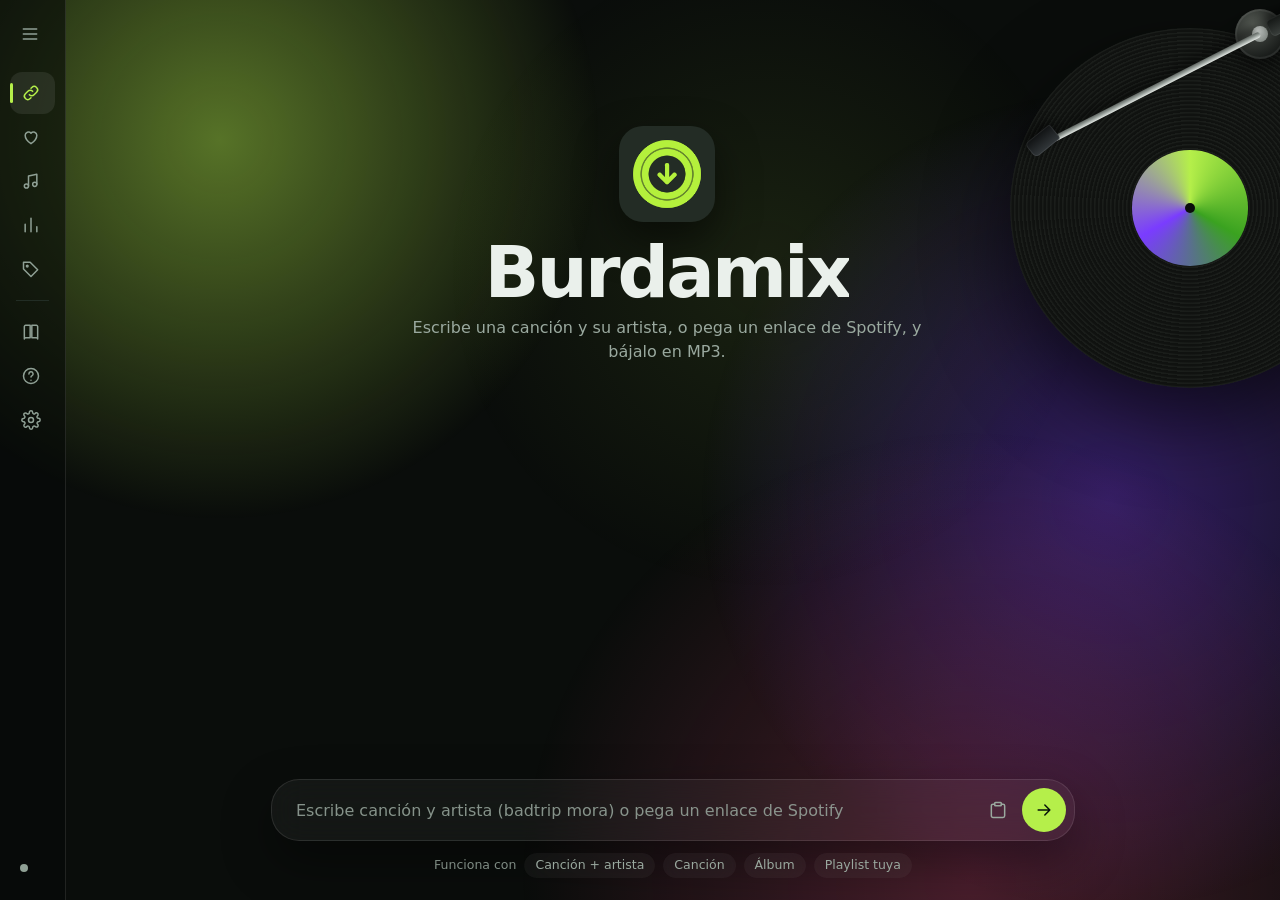
==== commit 8d22a49e: "Sin conexión: la app sigue siendo un reproductor y avisa con claridad - net.js decide qué necesita i" ====
--- a/gui/web/index.html
+++ b/gui/web/index.html
@@ -2,12 +2,13 @@
 <html lang="es">
 <head>
 <meta charset="utf-8">
-<meta name="viewport" content="width=device-width, initial-scale=1">
+<meta name="viewport" content="width=device-width, initial-scale=1, viewport-fit=cover">
 <title>Burdamix</title>
 <link rel="stylesheet" href="style.css">
 <link rel="stylesheet" href="player.css">
 <link rel="stylesheet" href="crate.css">
 <link rel="stylesheet" href="motion.css">
+<link rel="stylesheet" href="mobile.css">
 </head>
 <body>
 <div id="splash" aria-hidden="true"><img src="logo.png" alt=""><i></i></div>
@@ -310,6 +311,10 @@
       </div>
     </section>
 
+    <!-- Inicio y Más: solo existen en el diseño del teléfono (mobile.js los llena) -->
+    <section class="view" id="view-start"><div class="scroll ms" id="start-scroll"></div></section>
+    <section class="view" id="view-more"><div class="scroll ms" id="more-scroll"></div></section>
+
     <!-- Letras: un panel sobre la ventana, sin tapar la barra del reproductor -->
     <section id="lyrics" class="lyrics hidden" aria-label="Letra de la canción">
       <header class="ly-head">
@@ -410,6 +415,7 @@
 <div id="import-dialog" class="dialog hidden" role="dialog" aria-modal="true" aria-label="Importar playlist"></div>
 <div id="toasts" aria-live="polite"></div>
 <script src="fx.js"></script>
+<script src="net.js"></script>
 <script src="tags.js"></script>
 <script src="player.js"></script>
 <script src="crate.js"></script>
@@ -420,5 +426,6 @@
 <script src="share.js"></script>
 <script src="app.js"></script>
 <script src="motion.js"></script>
+<script src="mobile.js"></script>
 </body>
 </html>
--- a/gui/web/style.css
+++ b/gui/web/style.css
@@ -544,6 +544,14 @@
   .bg .b1 { width: 480px; height: 480px; } .bg .b2 { width: 520px; height: 520px; } .bg .b3 { display: none; }
 }
 
+/* ---------- no connection: a small notice, the rest of the window is untouched ---------- */
+#offline { position: fixed; z-index: 80; left: 50%; top: calc(env(safe-area-inset-top, 0px) + 10px); display: flex; align-items: center; gap: 9px; padding: 8px 16px; border-radius: 999px;
+  font-size: 13px; background: rgba(20, 26, 21, .92); border: 1px solid var(--glass-line); box-shadow: var(--shadow); pointer-events: none; white-space: nowrap; max-width: calc(100vw - 24px);
+  -webkit-backdrop-filter: blur(16px); backdrop-filter: blur(16px); opacity: 0; transform: translate(-50%, -14px); transition: opacity var(--t-med) ease, transform var(--t-slow) var(--ease-out); }
+#offline.on { opacity: 1; transform: translate(-50%, 0); }
+#offline i { width: 8px; height: 8px; border-radius: 50%; background: var(--warn); flex: none; }
+#offline span { overflow: hidden; text-overflow: ellipsis; }
+
 /* ---------- reduced motion: fewer, gentler; keep fades and state color ---------- */
 @media (prefers-reduced-motion: reduce) {
   *, *::before, *::after { scroll-behavior: auto !important; }
--- a/gui/web/crate.css
+++ b/gui/web/crate.css
@@ -134,3 +134,16 @@
 .im-missing li + li { border-top: 1px solid var(--glass-line); }
 .im-missing span { min-width: 0; display: flex; flex-direction: column; }
 .im-missing b, .im-missing small { white-space: nowrap; overflow: hidden; text-overflow: ellipsis; }
+
+/* ---------- the QR of a shared playlist, in the colours of its covers ---------- */
+.sh-qr { --tone: var(--accent); --qr-light: #fff; margin: 4px 0 12px; padding: 16px; border-radius: 22px; text-align: center;
+  background: radial-gradient(120% 100% at 50% 0%, color-mix(in srgb, var(--tone) 70%, transparent), transparent 75%), color-mix(in srgb, var(--tone) 22%, #0b0f0c);
+  border: 1px solid color-mix(in srgb, var(--tone) 45%, transparent); }
+.sh-qr:empty { display: none; }
+.sh-qr-plate { display: block; width: min(260px, 100%); margin: 0 auto 10px; padding: 0; border: 0; border-radius: 16px; overflow: hidden; background: var(--qr-light); cursor: zoom-in;
+  box-shadow: 0 10px 30px rgba(0, 0, 0, .4); transition: width .25s cubic-bezier(.2, .8, .2, 1); }
+.sh-qr-plate img { display: block; width: 100%; height: auto; image-rendering: pixelated; }
+.sh-qr.big .sh-qr-plate { width: min(470px, 100%); cursor: zoom-out; }
+.sh-qr p { margin: 0; color: color-mix(in srgb, var(--tone) 30%, #fff); }
+.sh-qr .sh-noqr { padding: 18px 8px; }
+@media (prefers-reduced-motion: reduce) { .sh-qr-plate { transition: none; } }
--- a/gui/web/mobile.css
+++ b/gui/web/mobile.css
@@ -0,0 +1,200 @@
+/* Phone layout: everything here is inside the narrow-window query, so the desktop window is untouched. The views, the player and the
+   vinyl are the same ones; this file moves them (tab bar below, small player above it, the player that fills the screen, the vinyl
+   and its needle centred in it). mobile.js builds the tab bar, the start page and the "More" page. */
+#tabbar { display: none; }
+
+@media (max-width: 760px) {
+  :root { --nav-h: 66px; --sab: env(safe-area-inset-bottom, 0px); --sat: env(safe-area-inset-top, 0px); }
+  body { overscroll-behavior: none; }
+  #sidebar, .float-toggle { display: none !important; }
+  #main { width: 100%; }
+
+  /* ---------- room for the tab bar and the small player ---------- */
+  .view { padding-bottom: calc(var(--nav-h) + var(--sab)); }
+  #app.has-player .view { padding-bottom: calc(var(--nav-h) + var(--sab) + 82px); }
+  .page { padding: calc(var(--sat) + 22px) 14px 36px; }
+  .lib-head { padding-top: calc(var(--sat) + 22px); }
+  .hero.small { padding-top: calc(var(--sat) + 4vh); }
+  #view-home .hero { padding-top: calc(var(--sat) + 8vh); }
+  .scroll { scrollbar-gutter: auto; }
+  body.has-player #toasts { bottom: calc(var(--nav-h) + var(--sab) + 90px); }
+  #toasts { bottom: calc(var(--nav-h) + var(--sab) + 16px); }
+
+  /* ---------- tab bar, with the download button in the middle ---------- */
+  #tabbar { position: fixed; z-index: 30; left: 0; right: 0; bottom: 0; height: calc(var(--nav-h) + var(--sab)); padding-bottom: var(--sab);
+    display: grid; grid-template-columns: 1fr 1fr 84px 1fr 1fr; align-items: center;
+    background: rgba(9, 12, 10, .88); border-top: 1px solid var(--glass-line);
+    -webkit-backdrop-filter: blur(22px) saturate(1.3); backdrop-filter: blur(22px) saturate(1.3); transition: transform 460ms var(--ease-out); }
+  #app.mfull #tabbar { transform: translateY(calc(100% + 40px)); }
+  .tab { position: relative; height: 100%; display: flex; flex-direction: column; align-items: center; justify-content: center; gap: 3px; border: 0; background: none;
+    color: var(--muted); font-size: 11px; font-weight: 560; transition: color var(--t-med) ease; }
+  .tab svg { width: 24px; height: 24px; transition: transform 400ms var(--ease-out); }
+  .tab.on { color: var(--text); }
+  .tab.on svg { color: var(--accent); transform: translateY(-2px); }
+  .tab::after { content: ""; position: absolute; top: 6px; width: 20px; height: 3px; border-radius: 3px; background: var(--accent); transform: scaleX(0); transition: transform 400ms var(--ease-out); }
+  .tab.on::after { transform: scaleX(1); }
+  .tab:active svg { transform: scale(.85); }
+  .fab { position: relative; justify-self: center; width: 64px; height: 64px; margin-top: -30px; border: 0; border-radius: 50%; background: var(--accent); color: var(--accent-ink);
+    display: grid; place-items: center; box-shadow: 0 0 0 6px var(--bg), 0 14px 30px rgba(0, 0, 0, .55); transition: transform 350ms var(--ease-out); }
+  .fab svg { width: 30px; height: 30px; stroke-width: 2.4; transition: transform 450ms var(--ease-out); }
+  .fab:active { transform: scale(.9); }
+  .fab.on svg { transform: translateY(2px); }
+  .fab::before { content: ""; position: absolute; inset: -6px; border-radius: 50%; border: 2px solid var(--accent); opacity: 0; }
+  .fab.on::before { animation: fab-pulse 2.6s var(--ease-out) infinite; }
+  @keyframes fab-pulse { from { opacity: .7; transform: scale(.9); } to { opacity: 0; transform: scale(1.35); } }
+
+  /* ---------- the small player, above the tab bar ---------- */
+  .player { position: fixed; z-index: 12; left: 8px; right: 8px; top: auto; bottom: calc(var(--nav-h) + var(--sab) + 8px); height: 66px;
+    grid-template-columns: minmax(0, 1fr) auto auto; grid-template-areas: "now play next"; align-items: center; gap: 2px; padding: 8px 10px 8px 8px;
+    border: 1px solid var(--glass-line); border-radius: 22px; box-shadow: 0 16px 40px rgba(0, 0, 0, .5);
+    background: linear-gradient(90deg, color-mix(in srgb, var(--pc) 24%, transparent), transparent 70%), rgba(16, 21, 17, .9);
+    -webkit-backdrop-filter: blur(20px) saturate(1.3); backdrop-filter: blur(20px) saturate(1.3); }
+  .player .pl-now { grid-area: now; cursor: pointer; }
+  .player:not(.full) .pl-mid, .player:not(.full) .pl-ctrl { display: contents; }
+  .player:not(.full) #pl-play { grid-area: play; }
+  .player:not(.full) #pl-next { grid-area: next; }
+  .player:not(.full) #pl-shuffle, .player:not(.full) #pl-prev, .player:not(.full) #pl-repeat, .player:not(.full) .pl-seek,
+  .player:not(.full) .pl-side, .player:not(.full) #pl-like, .player:not(.full) .pl-panel { display: none !important; }
+  .player:not(.full) .pl-cover { width: 50px; height: 50px; }
+  .player:not(.full) .pl-text b { white-space: nowrap; overflow: hidden; text-overflow: ellipsis; }
+  .mp-head, .mp-stage, .mp-scrim { display: none; }
+  .mp-line { position: absolute; left: 22px; right: 22px; bottom: 0; height: 2px; border-radius: 2px; background: var(--pc); transform-origin: left; transform: scaleX(var(--mp, 0)); opacity: .9; }
+
+  /* ---------- the player that fills the screen ---------- */
+  .player.full { left: 0; right: 0; top: 0; bottom: 0; height: auto; z-index: 50; display: flex; flex-direction: column; align-items: stretch; gap: 0;
+    padding: calc(var(--sat) + 10px) 22px calc(var(--sab) + 18px); border: 0; border-radius: 0; box-shadow: none;
+    background: linear-gradient(180deg, color-mix(in srgb, var(--pc) 32%, #0a0d0b), #0a0d0b 62%);
+    -webkit-backdrop-filter: none; backdrop-filter: none; translate: 0 var(--mdy, 0px); animation: mp-in 520ms var(--ease-out) both; }
+  .player.full.closing { animation: mp-out 340ms var(--ease-in-out) both; }
+  @keyframes mp-in { from { transform: translateY(8%); opacity: 0; } }
+  @keyframes mp-out { to { transform: translateY(100%); opacity: .4; } }
+  #app.mdrag .player.full { transition: none; }
+  .player.full .mp-line { display: none; }
+  .player.full .mp-head { order: 0; display: flex; align-items: center; justify-content: space-between; min-height: 46px; touch-action: none; }
+  .player.full .mp-head .icon-btn { width: 44px; height: 44px; }
+  .player.full .mp-head > span { width: 44px; }
+  .mp-ctx { text-align: center; line-height: 1.25; min-width: 0; }
+  .mp-ctx small { display: block; color: var(--muted); font-size: 11px; letter-spacing: .1em; text-transform: uppercase; }
+  .mp-ctx b { display: block; white-space: nowrap; overflow: hidden; text-overflow: ellipsis; max-width: 56vw; }
+  .player.full .mp-stage { order: 1; display: block; flex: 1; min-height: 120px; touch-action: none; }
+  .player.full .pl-now { order: 2; cursor: default; margin-top: 6px; gap: 10px; }
+  .player.full .pl-cover { display: none; }
+  .player.full .pl-text { flex: 1; }
+  .player.full .pl-text b { font-size: 24px; letter-spacing: -.03em; line-height: 1.15; white-space: nowrap; overflow: hidden; text-overflow: ellipsis; }
+  .player.full .pl-text span { font-size: 15px; }
+  .player.full #pl-like { display: grid; width: 48px; height: 48px; }
+  .player.full #pl-like svg { width: 28px; height: 28px; }
+  .player.full .pl-mid { display: contents; }
+  .player.full .pl-seek { order: 3; margin-top: 10px; }
+  .player.full .pl-ctrl { order: 4; display: flex; justify-content: space-between; margin-top: 2px; }
+  .player.full .pl-ctrl .icon-btn { width: 52px; height: 52px; }
+  .player.full .pl-ctrl .icon-btn svg { width: 26px; height: 26px; }
+  .player.full .pl-play { width: 72px; height: 72px; margin: 0; }
+  .player.full .pl-play svg { width: 30px; height: 30px; }
+  .player.full input[type=range]::-webkit-slider-thumb { transform: scale(1); width: 16px; height: 16px; margin-top: -6px; }
+  .player.full .pl-side { order: 5; display: flex; justify-content: space-around; margin-top: 6px; }
+  .player.full #pl-spectrum, .player.full #pl-mute, .player.full #pl-volume { display: none; }
+  .player.full .pl-side .icon-btn { width: auto; height: auto; padding: 8px 10px; display: flex; flex-direction: column; align-items: center; gap: 4px; border-radius: 14px; color: var(--muted); font-size: 11px; }
+  .player.full .pl-side .icon-btn svg { width: 22px; height: 22px; }
+  #pl-sleep::after { content: "Dormir"; } #pl-lyrics::after { content: "Letra"; } #pl-eq::after { content: "Ecualizador"; } #pl-queue::after { content: "Cola"; }
+  .player.full .pl-side .icon-btn[aria-pressed="true"], .player.full .pl-side .icon-btn[aria-expanded="true"] { color: var(--pc); }
+  .icon-btn.sleep i { right: 8px; bottom: auto; top: 2px; }
+
+  /* queue and equalizer: drawers that rise from the bottom of the player */
+  .player.full .pl-panel { left: 0; right: 0; bottom: 0; top: auto; width: auto; max-height: 78%; z-index: 6; border-radius: 26px 26px 0 0;
+    padding-bottom: calc(var(--sab) + 18px); transform-origin: bottom center; animation: mp-drawer 460ms var(--ease-out) both; }
+  @keyframes mp-drawer { from { transform: translateY(100%); } }
+  .player.full:has(.pl-panel:not(.hidden)) .mp-scrim { display: block; position: absolute; inset: 0; z-index: 5; background: rgba(0, 0, 0, .55); animation: fade-only var(--t-med) both; }
+
+  /* the vinyl and its needle, the same ones as the desktop, centred under the header */
+  #app.mfull .vinyl { display: block; position: fixed; z-index: 55; right: auto; left: 50%; top: var(--mt, calc(var(--sat) + 66px));
+    width: calc(360px * var(--ms, .8)); height: calc(360px * var(--ms, .8)); margin-left: calc(-180px * var(--ms, .8)); translate: 0 var(--mdy, 0px); }
+  #app.mfull .tonearm { display: block; position: fixed; z-index: 56; right: auto; left: calc(50% + 70px * var(--ms, .8)); top: calc(var(--mt, calc(var(--sat) + 66px)) + 6px * var(--ms, .8));
+    scale: var(--ms, .8); transform-origin: 0 0; translate: 0 var(--mdy, 0px); }
+  #app#app.mfull[data-view] .vinyl, #app#app.mfull[data-view] .tonearm { opacity: 1; }
+  #app#app.mfull[data-view]:has(.pl-panel:not(.hidden)) :is(.vinyl, .tonearm), #app#app.mfull[data-view]:has(#lyrics:not(.hidden)) :is(.vinyl, .tonearm),
+  #app#app.mfull[data-view]:has(#player.closing) :is(.vinyl, .tonearm) { opacity: 0; pointer-events: none; }
+  #app.mfull #lyrics { position: fixed; z-index: 60; top: 0; left: 0; right: 0; bottom: var(--mp-ctl, 300px) !important; padding-top: var(--sat); }
+  #app.mdrag .vinyl, #app.mdrag .tonearm { transition: none; }
+
+  /* ---------- the start page and the "More" page ---------- */
+  #start-scroll, #more-scroll { padding: calc(var(--sat) + 18px) 0 24px; }
+  .ms-in { animation: rise 600ms var(--ease-out) both; animation-delay: calc(var(--k, 0) * 60ms); }
+  .ms-top { display: flex; align-items: center; gap: 12px; padding: 0 18px; }
+  .ms-logo { width: 42px; height: 42px; border-radius: 13px; overflow: hidden; flex: none; box-shadow: 0 8px 20px rgba(0, 0, 0, .4); }
+  .ms-logo img { width: 100%; height: 100%; display: block; }
+  .ms-hi { flex: 1; min-width: 0; line-height: 1.2; }
+  .ms-hi small { display: block; color: var(--muted); }
+  .ms-hi b { font-size: 22px; letter-spacing: -.03em; }
+  .ms-round { width: 42px; height: 42px; border-radius: 50%; display: grid; place-items: center; background: var(--glass); border: 1px solid var(--glass-line); transition: transform var(--t-med) var(--ease-out); }
+  .ms-round:active { transform: scale(.9); }
+  .ms-search { display: flex; align-items: center; gap: 12px; width: calc(100% - 36px); height: 54px; margin: 18px 18px 0; padding: 0 8px 0 20px; border-radius: 27px; text-align: left; color: var(--muted);
+    background: var(--glass); border: 1px solid var(--glass-line); -webkit-backdrop-filter: blur(18px); backdrop-filter: blur(18px); box-shadow: 0 14px 34px rgba(0, 0, 0, .3);
+    transition: transform var(--t-slow) var(--ease-out), border-color var(--t-fast) ease; }
+  .ms-search:active { transform: scale(.985); border-color: var(--accent); }
+  .ms-search span { flex: 1; }
+  .ms-search i { width: 40px; height: 40px; border-radius: 50%; background: var(--accent); color: var(--accent-ink); display: grid; place-items: center; }
+  .ms-chips { display: flex; gap: 8px; overflow-x: auto; padding: 14px 18px 0; scrollbar-width: none; }
+  .ms-chips::-webkit-scrollbar, .ms-hs::-webkit-scrollbar { display: none; }
+  .ms-chip { flex: none; height: 36px; padding: 0 14px; border-radius: 18px; display: flex; align-items: center; gap: 7px; font-size: 13.5px; background: var(--glass); border: 1px solid var(--glass-line); transition: transform var(--t-med) var(--ease-out), background var(--t-fast) ease; }
+  .ms-chip svg { width: 16px; height: 16px; }
+  .ms-chip:active { transform: scale(.94); background: var(--glass-2); }
+  .ms-sec { display: flex; align-items: baseline; justify-content: space-between; padding: 24px 18px 10px; }
+  .ms-sec h2 { font-size: 19px; letter-spacing: -.02em; }
+  .ms-sec button { color: var(--accent); font-size: 13.5px; font-weight: 600; border: 0; background: none; }
+  .ms-hs { display: flex; gap: 14px; overflow-x: auto; padding: 2px 18px 8px; scroll-snap-type: x proximity; scroll-padding: 0 18px; scrollbar-width: none; }
+  .ms-card { flex: none; width: 136px; text-align: left; scroll-snap-align: start; border: 0; background: none; padding: 0; color: inherit; transition: transform var(--t-slow) var(--ease-out); }
+  .ms-card:active { transform: scale(.95); }
+  .ms-cov { display: block; position: relative; width: 136px; height: 136px; border-radius: 14px; overflow: hidden; background: var(--surface-2); box-shadow: 0 10px 24px rgba(0, 0, 0, .4); }
+  .ms-cov img, .ms-cov .cover-ph { display: grid; width: 100%; height: 100%; object-fit: cover; }
+  .ms-cov .initial { font-size: 40px; }
+  .ms-card b { display: block; margin-top: 8px; font-weight: 620; line-height: 1.25; white-space: nowrap; overflow: hidden; text-overflow: ellipsis; }
+  .ms-card small { display: block; color: var(--muted); font-size: 12.5px; white-space: nowrap; overflow: hidden; text-overflow: ellipsis; }
+  .ms-sleeve { width: 156px; }
+  .ms-wrap { position: relative; display: block; width: 156px; height: 136px; }
+  .ms-wrap .ms-cov { position: absolute; left: 0; top: 0; width: 126px; height: 126px; z-index: 1; }
+  .ms-rec { position: absolute; top: 6px; left: 34px; width: 120px; height: 120px; border-radius: 50%; box-shadow: 0 6px 16px rgba(0, 0, 0, .5);
+    background: repeating-radial-gradient(circle, #101210 0 2px, #1b1e1b 3px 4px); transition: transform 500ms var(--ease-out); }
+  .ms-rec::after { content: ""; position: absolute; inset: 34%; border-radius: 50%; background: var(--cover, linear-gradient(135deg, var(--accent), #3aa220)) center / cover; }
+  .ms-sleeve:active .ms-rec { transform: translateX(14px) rotate(40deg); }
+  .ms-week { display: grid; grid-template-columns: 1fr auto; gap: 2px 16px; width: calc(100% - 36px); margin: 0 18px; padding: 16px; border-radius: 20px; text-align: left; color: inherit;
+    background: var(--glass); border: 1px solid var(--glass-line); transition: transform var(--t-slow) var(--ease-out); }
+  .ms-week:active { transform: scale(.985); }
+  .ms-week b { font-size: 26px; letter-spacing: -.03em; line-height: 1.1; }
+  .ms-bars { grid-column: 2; grid-row: 1 / span 3; display: flex; align-items: flex-end; gap: 5px; height: 56px; }
+  .ms-bars i { width: 9px; border-radius: 3px; background: linear-gradient(180deg, var(--accent-strong), var(--accent)); height: var(--h); transform-origin: bottom; animation: ms-grow 800ms var(--ease-out) both; animation-delay: calc(var(--k) * 50ms + 300ms); }
+  @keyframes ms-grow { from { transform: scaleY(0); } }
+  .ms-wait { display: grid; gap: 10px; padding: 24px 18px; }
+  .ms-wait i { height: 64px; border-radius: 16px; background: linear-gradient(100deg, var(--surface-2) 30%, var(--surface-3) 50%, var(--surface-2) 70%) 0 0 / 300% 100%; animation: shimmer 1.3s ease-in-out infinite; }
+  .ms-empty { margin: 28px 18px 0; padding: 22px; border-radius: 20px; background: var(--glass); border: 1px solid var(--glass-line); }
+  .ms-empty b { font-size: 18px; } .ms-empty p { margin: 8px 0 0; color: var(--muted); }
+  .ms-title { font-size: 32px; letter-spacing: -.035em; padding: 0 18px; line-height: 1.1; }
+  .ms-list { margin: 16px 18px 0; border-radius: 20px; overflow: hidden; background: var(--glass); border: 1px solid var(--glass-line); }
+  .ms-item { display: flex; align-items: center; gap: 14px; width: 100%; padding: 14px 16px; text-align: left; border: 0; background: none; color: inherit; transition: background var(--t-fast) ease; }
+  .ms-item + .ms-item { border-top: 1px solid var(--glass-line); }
+  .ms-item:active { background: var(--glass-2); }
+  .ms-ic { width: 38px; height: 38px; border-radius: 12px; display: grid; place-items: center; flex: none; background: color-mix(in srgb, var(--accent) 14%, transparent); color: var(--accent); }
+  .ms-ic svg { width: 20px; height: 20px; }
+  .ms-item span { flex: 1; min-width: 0; }
+  .ms-item small { display: block; color: var(--muted); font-size: 12.5px; }
+  .ms-item > svg { width: 18px; height: 18px; color: var(--muted); }
+  .ms-foot { text-align: center; padding: 22px; }
+
+  /* the library header: one row of buttons and the search under it; opening the folder in the Explorer means nothing on a phone */
+  #lib-folder { display: none; }
+  .lib-tools { width: 100%; }
+  #lib-play-all, #lib-shuffle { flex: 1; }
+  .lib-tools .lib-search { flex: 1 1 100%; order: 3; }
+  .lib-tools .lib-search input { width: 100%; }
+  .lib-tools #lib-sort, .lib-tools .dd { order: 4; }
+
+  /* the rest of the views keep their phone rules (crate.css, player.css); the lists need the touch size */
+  .lib-row { min-height: 56px; }
+  .nav-ind { display: none; }
+}
+
+@media (max-width: 760px) and (prefers-reduced-motion: reduce) {
+  .ms-in, .ms-bars i, .player.full, .player.full .pl-panel { animation: none; }
+  .fab.on::before { animation: none; }
+  #app.mfull .vinyl { animation: none; }
+}
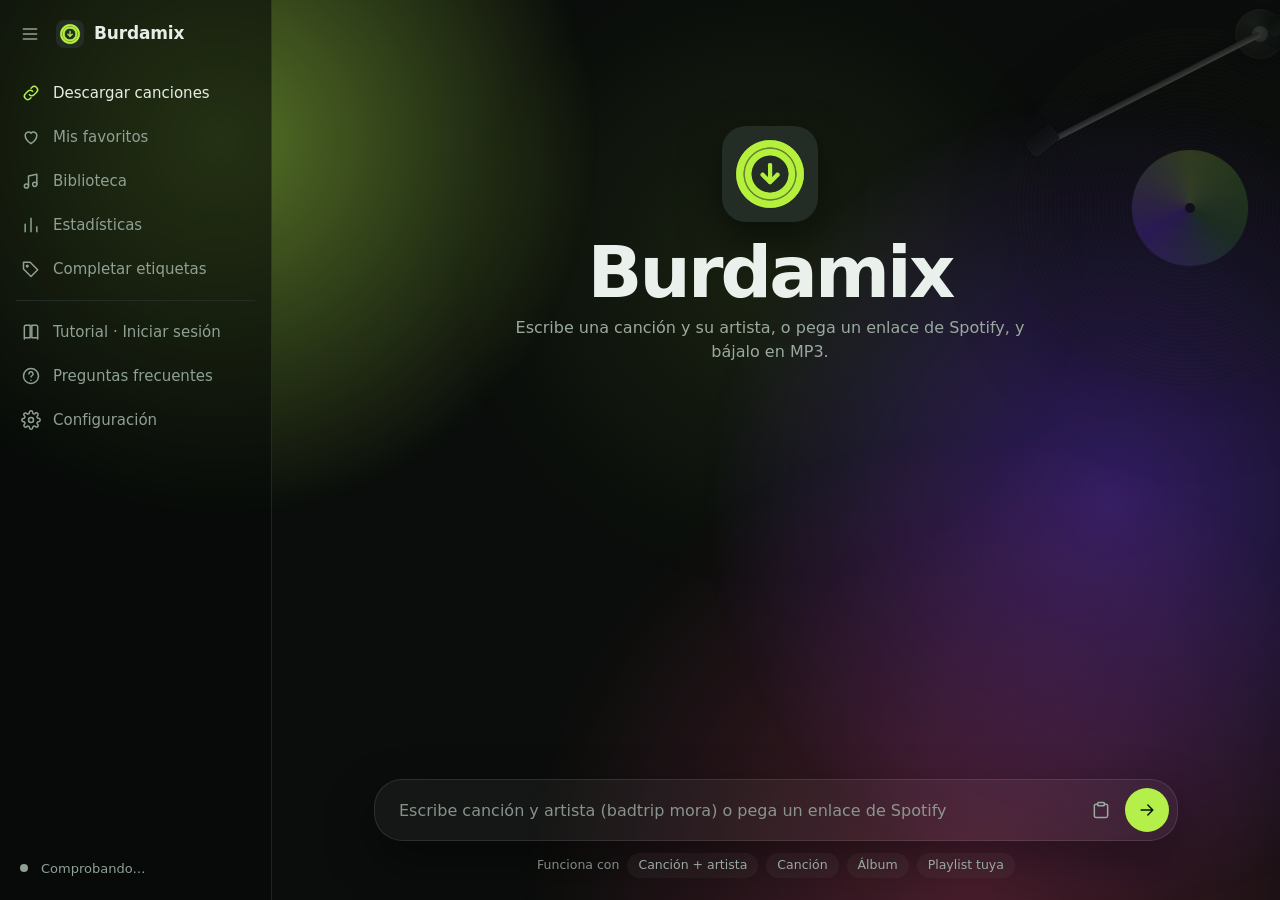
==== commit 94efdcc5: "Móvil: escanear el QR de una playlist con la cámara desde Importar (jsQR dentro de la app, permiso d" ====
--- a/gui/web/index.html
+++ b/gui/web/index.html
@@ -163,7 +163,7 @@
     <section class="view" id="view-stats">
       <div class="scroll page stats-page">
         <h1>Estadísticas</h1>
-        <p class="muted">Lo que has escuchado, solo guardado en este ordenador.</p>
+        <p class="muted">Lo que has escuchado, solo guardado en este dispositivo.</p>
         <div class="seg" id="st-periods" role="group" aria-label="Periodo">
           <i class="seg-ind" aria-hidden="true"></i>
           <button type="button" data-p="week">Semana</button><button type="button" data-p="month">Mes</button><button type="button" data-p="year">Año</button><button type="button" data-p="all">Siempre</button>
@@ -414,6 +414,7 @@
 <div id="share-dialog" class="dialog hidden" role="dialog" aria-modal="true" aria-label="Compartir playlist"></div>
 <div id="import-dialog" class="dialog hidden" role="dialog" aria-modal="true" aria-label="Importar playlist"></div>
 <div id="toasts" aria-live="polite"></div>
+<script src="android.js"></script>
 <script src="fx.js"></script>
 <script src="net.js"></script>
 <script src="tags.js"></script>
@@ -423,9 +424,11 @@
 <script src="sleep.js"></script>
 <script src="stats.js"></script>
 <script src="smart.js"></script>
+<script src="scan.js"></script>
 <script src="share.js"></script>
 <script src="app.js"></script>
 <script src="motion.js"></script>
 <script src="mobile.js"></script>
+<script src="androidmedia.js"></script>
 </body>
 </html>
--- a/gui/web/player.css
+++ b/gui/web/player.css
@@ -435,3 +435,13 @@
 .ly-sync output.set { color: color-mix(in srgb, var(--ly) 52%, #fff); }
 #pl-lyrics[aria-pressed="true"] { color: color-mix(in srgb, var(--pc, var(--accent)) 52%, #fff); }
 .ly-sync .btn.on { background: color-mix(in srgb, var(--ly) 52%, #fff); }
+
+/* ---------- a touch screen has no hover: what only showed under the mouse shows always ---------- */
+.q-grip { display: none; width: 32px !important; height: 32px !important; touch-action: none; cursor: grab; }
+.q-row.drag { opacity: .6; }
+@media (hover: none), (pointer: coarse) {
+  .q-rm { opacity: 1; }
+  .q-grip { display: inline-grid; }
+  .lib-row .heart { opacity: .5; }
+  .lib-row .heart.on { opacity: 1; }
+}
--- a/gui/web/mobile.css
+++ b/gui/web/mobile.css
@@ -10,8 +10,8 @@
   #main { width: 100%; }
 
   /* ---------- room for the tab bar and the small player ---------- */
-  .view { padding-bottom: calc(var(--nav-h) + var(--sab)); }
-  #app.has-player .view { padding-bottom: calc(var(--nav-h) + var(--sab) + 82px); }
+  .view { padding-bottom: calc(var(--nav-h) + var(--sab) + 14px); }       /* the middle button sticks out of the bar: leave it room */
+  #app.has-player .view { padding-bottom: calc(var(--nav-h) + var(--sab) + 90px); }
   .page { padding: calc(var(--sat) + 22px) 14px 36px; }
   .lib-head { padding-top: calc(var(--sat) + 22px); }
   .hero.small { padding-top: calc(var(--sat) + 4vh); }
@@ -134,9 +134,9 @@
   .ms-search:active { transform: scale(.985); border-color: var(--accent); }
   .ms-search span { flex: 1; }
   .ms-search i { width: 40px; height: 40px; border-radius: 50%; background: var(--accent); color: var(--accent-ink); display: grid; place-items: center; }
-  .ms-chips { display: flex; gap: 8px; overflow-x: auto; padding: 14px 18px 0; scrollbar-width: none; }
+  .ms-chips { display: flex; flex-wrap: wrap; gap: 6px; padding: 14px 18px 0; }
   .ms-chips::-webkit-scrollbar, .ms-hs::-webkit-scrollbar { display: none; }
-  .ms-chip { flex: none; height: 36px; padding: 0 14px; border-radius: 18px; display: flex; align-items: center; gap: 7px; font-size: 13.5px; background: var(--glass); border: 1px solid var(--glass-line); transition: transform var(--t-med) var(--ease-out), background var(--t-fast) ease; }
+  .ms-chip { flex: none; height: 36px; padding: 0 12px; border-radius: 18px; display: flex; align-items: center; gap: 6px; font-size: 13px; background: var(--glass); border: 1px solid var(--glass-line); transition: transform var(--t-med) var(--ease-out), background var(--t-fast) ease; }
   .ms-chip svg { width: 16px; height: 16px; }
   .ms-chip:active { transform: scale(.94); background: var(--glass-2); }
   .ms-sec { display: flex; align-items: baseline; justify-content: space-between; padding: 24px 18px 10px; }
@@ -188,6 +188,65 @@
   .lib-tools .lib-search input { width: 100%; }
   .lib-tools #lib-sort, .lib-tools .dd { order: 4; }
 
+  /* ---------- touch feel: no desktop scrollbars, and nothing wider than the screen ---------- */
+  * { scrollbar-width: none !important; }
+  *::-webkit-scrollbar { display: none !important; }
+  html, body, #app, #main, .view { max-width: 100%; overflow-x: clip; }
+  .scroll { overflow-x: clip; overscroll-behavior: contain; }
+  img, svg, canvas, video { max-width: 100%; }
+
+  /* letters: the tight tracking of the desktop titles crushes the system font of the phone */
+  h1, .hero h1, .ms-title, .ms-hi b, .ms-week b, .list-head h2, .detail-info h2, .player.full .pl-text b, .st-tile b, .brand { letter-spacing: -.01em; }
+  .hero h1 { font-size: clamp(30px, 9.4vw, 40px); line-height: 1.1; }
+  .hero.compact h1 { font-size: 19px; }
+  #ly-close:focus-visible, .lyrics :focus-visible { outline: none; }       /* the lyrics focus the close button by themselves: a ring on a touch screen is only noise */
+  .ms-sec h2, h2, .section { letter-spacing: 0; }
+  .state { min-width: 0; }
+
+  /* no text may be wider than the phone: long names, paths and messages break wherever they must */
+  body { overflow-wrap: anywhere; }
+  .panel-body, .tx, .t, .card-t, .tmain, .lib-t, .q-t, .ms-item span, .setting > div:first-child, .list-head > div, .detail-info, .st-name { min-width: 0; }
+  code, pre, .copyline code { max-width: 100%; white-space: pre-wrap; overflow-wrap: anywhere; }
+  .toast { max-width: calc(100vw - 32px); overflow-wrap: anywhere; }
+
+  /* the bar with the buttons of a finished download ("Otra búsqueda", "Abrir carpeta", "Ver en la biblioteca"): the text first, the buttons under it */
+  .action-bar { flex-wrap: wrap; gap: 10px 12px; padding: 12px 14px; }
+  .action-bar .grow { flex: 1 1 150px; min-width: 0; }
+  .action-bar .btn { flex: 1 1 auto; padding: 0 14px; }
+  .player.full .pl-text b { white-space: normal; display: -webkit-box; -webkit-box-orient: vertical; -webkit-line-clamp: 2; line-clamp: 2; overflow: hidden; }
+
+  /* rows of a search or an album to download: the state ("Buscando en YouTube…", "No se pudo") goes under the title, so the title keeps its room */
+  .tracks .row { grid-template-columns: 26px 46px minmax(0, 1fr); row-gap: 0; }
+  .tracks .row .state { grid-column: 3; justify-content: flex-start; text-align: left; min-width: 0; }
+  .tracks .row .state:not(:empty) { margin-top: 4px; }
+  /* the card of a file in "Completar etiquetas": its name first, the verdict under it when they do not fit together */
+  .thead { flex-wrap: wrap; row-gap: 6px; }
+  .tmain { flex: 1 1 150px; }
+
+  /* the last few that did not fit 320 px: artist and album cards, the buttons of the share box, the rows of the rules editor */
+  .cards { grid-template-columns: repeat(auto-fill, minmax(min(300px, 100%), 1fr)); }
+  .dialog .btn { white-space: normal; height: auto; min-height: 38px; padding-top: 8px; padding-bottom: 8px; line-height: 1.25; }
+  .sh-actions .btn { flex: 1 1 auto; }
+  .sm-rule { grid-template-columns: minmax(0, 1fr) 36px; }
+  .sm-rule .sm-field { grid-column: 1; } .sm-rule .sm-del { grid-column: 2; grid-row: 1; }
+  .sm-rule .sm-op, .sm-rule .sm-value { grid-column: 1 / 3; }
+  .sm-rule > * { min-width: 0; }
+  .sm-order label { flex: 1 1 100%; flex-direction: column; align-items: stretch; gap: 4px; }
+  .sm-order input, .sm-order select, .sm-match select { width: 100%; }
+  .sm-match { align-items: stretch; flex-direction: column; gap: 4px; }
+  .sm-rule select, .sm-rule input, .sm-rule .dd { width: 100%; min-width: 0; }
+
+  /* things that were wider than the narrowest phones (320 px) */
+  .picker-foot { flex-wrap: wrap; row-gap: 8px; }
+  .picker-foot .muted { text-align: right; }
+  #pick-add { flex: 1 1 100%; order: 3; }
+  .seg { max-width: 100%; }
+  .seg button { flex: 1 1 0; padding: 0 6px; }
+
+  .tab { white-space: nowrap; }
+  .picker .lib-search { width: 100%; }
+  .picker .lib-search input { width: 100%; flex: 1; }
+
   /* the rest of the views keep their phone rules (crate.css, player.css); the lists need the touch size */
   .lib-row { min-height: 56px; }
   .nav-ind { display: none; }
@@ -198,3 +257,57 @@
   .fab.on::before { animation: none; }
   #app.mfull .vinyl { animation: none; }
 }
+
+/* Inside the Android app: folders are not something the user browses, and there is no disk to pick files from. */
+.android #set-folder-change, .android #lib-folder, .android #tags-pick-files, .android #tags-pick-folder { display: none; }
+
+/* ---------- lyrics, stats and sharing on a phone ---------- */
+@media (max-width: 760px) {
+  .ly-head { display: grid; grid-template-columns: minmax(0, 1fr) auto auto; gap: 8px; align-items: center; padding: 12px 16px 4px; }
+  .ly-actions { display: contents; }
+  #ly-edit { grid-column: 2; grid-row: 1; }
+  #ly-close { grid-column: 3; grid-row: 1; }
+  .ly-sync { grid-column: 1 / -1; grid-row: 2; justify-content: flex-start; gap: 6px; }
+  .ly-sync output { min-width: 0; padding: 0 4px; }
+  .ly-sync .btn { min-height: 36px; padding: 0 12px; }
+  .ly-line { font-size: clamp(22px, 6.4vw, 30px); }
+  .ly-body { padding: 0 18px; }
+}
+
+/* what only makes sense on a computer: "Open folder" after a download (the songs are in the library; the app's folder is private to it) */
+.android #open { display: none; }
+
+@media (max-width: 340px) {
+  .tab { font-size: 10px; }
+  .ms-hi b { font-size: 20px; }
+}
+
+/* ---------- song rows on a phone: the heart and the "more" button are always there (nothing opens by hovering) ---------- */
+@media (max-width: 760px) {
+  .lib-row { grid-template-columns: 24px 40px minmax(0, 1fr) 34px 34px 40px; gap: 6px; }
+  .lib-act { display: flex; opacity: 1; order: 5; }
+  .lib-act .icon-btn:not([data-act="more"]) { display: none; }      /* next, add and tags are in the "more" menu */
+  .lib-act .icon-btn[data-act="more"] { width: 34px; height: 34px; }
+  .lib-row .heart { order: 4; opacity: .5; }
+  .lib-row .heart.on { opacity: 1; }
+}
+
+/* The long hint of the download box does not fit on a phone: end it with "…" instead of cutting it mid-word. */
+#link { text-overflow: ellipsis; }
+
+/* ---------- the phone: lighter and smoother (mobile.css loads last) ---------- */
+/* No needle: it moved in jerks and the record already shows what is playing. */
+.android #tonearm, .android .tonearm, .android #app#app.mfull .tonearm { display: none; }
+/* Blurring what is behind a panel must be redone every time something behind changes: on a phone, with the halos moving, that costs
+   more than it gives. The panels keep their colour; only the glass is gone. */
+.android *, .android *::before, .android *::after { -webkit-backdrop-filter: none !important; backdrop-filter: none !important; }
+.android .player { background: rgba(9, 12, 10, .94); }
+.android .pl-panel, .android .st-tile, .android .st-chart, .android .st-list { background: rgba(14, 19, 15, .97); }
+
+/* The QR scanner (scan.js): the camera over the whole screen, a square to aim with and a bar with the hint and "Cancelar". */
+.qr-scan { position: fixed; inset: 0; z-index: 300; background: #000; display: flex; flex-direction: column; justify-content: flex-end; }
+.qr-scan video { position: absolute; inset: 0; width: 100%; height: 100%; object-fit: cover; }
+.qr-frame { position: absolute; left: 50%; top: 42%; width: min(68vw, 340px); aspect-ratio: 1; transform: translate(-50%, -50%); border: 3px solid var(--accent); border-radius: 24px; box-shadow: 0 0 0 100vmax rgba(0, 0, 0, .55); pointer-events: none; }
+.qr-bar { position: relative; display: grid; gap: 12px; justify-items: center; padding: 18px 16px calc(env(safe-area-inset-bottom, 0px) + 22px); background: linear-gradient(transparent, rgba(0, 0, 0, .75)); }
+.qr-hint { margin: 0; color: #fff; font-size: 15px; text-align: center; max-width: 30ch; }
+.sh-drop-row { display: flex; flex-wrap: wrap; gap: 8px; }
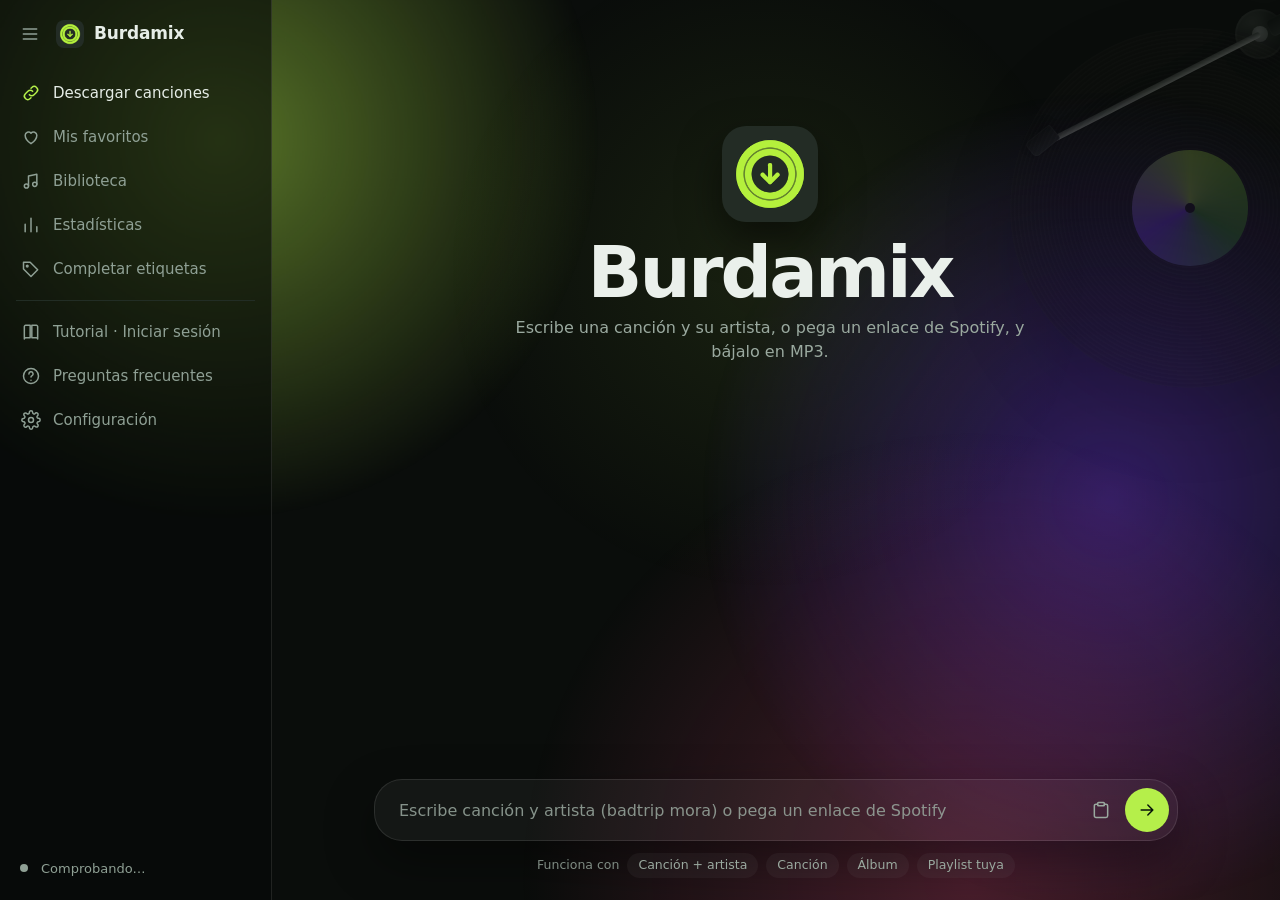
==== commit 94eb84ad: "Móvil: paleta de 16 colores en Configuración, la letra que suena se distingue y queda en el centro, " ====
--- a/gui/web/index.html
+++ b/gui/web/index.html
@@ -279,6 +279,11 @@
           <div class="btn-row"><button class="btn" id="set-folder-open">Abrir</button><button class="btn primary" id="set-folder-change">Cambiar…</button></div>
         </div>
 
+        <div class="card setting setting-colour">
+          <div><h2 class="h3">Color de la interfaz</h2><p class="muted">El verde lima es el de siempre. Elige otro tono suave para los botones, las pestañas y la letra que suena.</p></div>
+          <div class="swatches" id="accent-swatches" role="radiogroup" aria-label="Color de la interfaz"></div>
+        </div>
+
         <div class="card setting">
           <div><h2 class="h3">Canciones a la vez</h2><p class="muted">Más es más rápido, pero YouTube puede bloquearte si pides demasiadas. 5 va bien.</p></div>
           <div class="slider"><input id="set-workers" type="range" min="1" max="8" step="1"><output id="set-workers-out">5</output></div>
@@ -414,6 +419,7 @@
 <div id="share-dialog" class="dialog hidden" role="dialog" aria-modal="true" aria-label="Compartir playlist"></div>
 <div id="import-dialog" class="dialog hidden" role="dialog" aria-modal="true" aria-label="Importar playlist"></div>
 <div id="toasts" aria-live="polite"></div>
+<script src="theme.js"></script>
 <script src="android.js"></script>
 <script src="fx.js"></script>
 <script src="net.js"></script>
--- a/gui/web/style.css
+++ b/gui/web/style.css
@@ -474,13 +474,13 @@
 .bg .b2 { width: 820px; height: 820px; right: -240px; top: 10%; background: radial-gradient(closest-side, rgba(122, 60, 255, .36), transparent); animation-duration: 31s; }
 .bg .b3 { width: 900px; height: 900px; left: 30%; bottom: -520px; background: radial-gradient(closest-side, rgba(255, 79, 139, .26), transparent); animation-duration: 37s; }
 @keyframes drift { to { transform: translate3d(140px, 90px, 0) scale(1.22); } }
-.bg .glow { position: absolute; inset: 0; background: radial-gradient(520px circle at var(--mx, 60%) var(--my, 30%), rgba(181, 239, 74, .09), transparent 62%); animation: none; border-radius: 0; }
+.bg .glow { position: absolute; inset: 0; background: radial-gradient(520px circle at var(--mx, 60%) var(--my, 30%), color-mix(in srgb, var(--accent) 9%, transparent), transparent 62%); animation: none; border-radius: 0; }
 #app.paused .bg i, #app.paused .vinyl { animation-play-state: paused; }
 
 .vinyl { position: absolute; z-index: 0; right: -90px; top: 28px; width: 360px; height: 360px; border-radius: 50%; pointer-events: none;
   background: repeating-radial-gradient(circle at center, #101210 0 2px, #1a1d1a 3px 4px); box-shadow: 0 30px 80px rgba(0, 0, 0, .55);
   animation: vinyl-spin 10s linear infinite; transition: opacity var(--t-slow) var(--ease-out); }
-.vinyl::before { content: ""; position: absolute; inset: 34%; border-radius: 50%; background: conic-gradient(#b5ef4a, #3aa220, #7a3cff, #b5ef4a); }
+.vinyl::before { content: ""; position: absolute; inset: 34%; border-radius: 50%; background: conic-gradient(var(--accent), #3aa220, #7a3cff, var(--accent)); }
 .vinyl::after { content: ""; position: absolute; inset: 48.5%; border-radius: 50%; background: var(--bg); }
 @keyframes vinyl-spin { to { transform: rotate(360deg); } }
 #app[data-view="home"]:has(#home-hero.compact) .vinyl { opacity: 0; animation-play-state: paused; }
@@ -626,3 +626,14 @@
 @media (hover: hover) and (pointer: fine) { .st-list li[data-id]:hover { background: var(--surface-2); } }
 @media (max-width: 760px) { .st-bars { height: 120px; } }
 @media (prefers-reduced-motion: reduce) { .st-bar i { transition: none; } }
+
+/* ---------- the colour of the interface (Settings): sixteen round tones ---------- */
+/* Fixed sizes, not aspect-ratio with a width in %: a flex parent measured the card without the circles and squeezed it over the next one. */
+.setting-colour, .setting.setting-colour { flex-direction: column; flex-wrap: nowrap; align-items: stretch; gap: 14px; flex: none; }   /* .setting wraps on a phone: in a column that stretched the card */
+.swatches { display: grid; grid-template-columns: repeat(4, 48px); justify-content: space-between; gap: 16px 14px; }   /* 4 x 4 on a phone */
+.swatch { width: 48px; height: 48px; border-radius: 50%; border: 0; background: var(--sw); padding: 0; cursor: pointer;
+  box-shadow: 0 0 0 2px var(--surface), 0 2px 8px rgba(0, 0, 0, .35); transition: transform var(--t-fast) var(--ease-out), box-shadow var(--t-fast) ease; }
+.swatch:active { transform: scale(.92); }
+.swatch[aria-checked="true"] { box-shadow: 0 0 0 2px var(--surface), 0 0 0 4px var(--sw), 0 2px 8px rgba(0, 0, 0, .35); }
+.swatch:focus-visible { outline: 2px solid var(--text); outline-offset: 3px; }
+@media (min-width: 761px) { .swatches { grid-template-columns: repeat(8, 40px); justify-content: start; gap: 12px; } .swatch { width: 40px; height: 40px; } }
--- a/gui/web/player.css
+++ b/gui/web/player.css
@@ -4,7 +4,7 @@
 @property --blob1 { syntax: "<color>"; inherits: true; initial-value: #46b82a; }
 @property --blob2 { syntax: "<color>"; inherits: true; initial-value: #7a3cff; }
 @property --blob3 { syntax: "<color>"; inherits: true; initial-value: #ff4f8b; }
-#app { --pc: #b5ef4a; transition: --pc 700ms ease, --blob1 1100ms ease, --blob2 1100ms ease, --blob3 1100ms ease; }
+#app { --pc: var(--accent); transition: --pc 700ms ease, --blob1 1100ms ease, --blob2 1100ms ease, --blob3 1100ms ease; }
 
 #main { display: flex; flex-direction: column; }
 body.has-player #toasts { bottom: 104px; }
@@ -389,13 +389,13 @@
 .ly-head b { font-size: 18px; white-space: nowrap; overflow: hidden; text-overflow: ellipsis; }
 .ly-head .muted { white-space: nowrap; overflow: hidden; text-overflow: ellipsis; }
 .ly-actions { display: flex; align-items: center; gap: 8px; flex: none; }
-.ly-body { flex: 1; min-height: 0; overflow-y: auto; padding: 0 clamp(20px, 6vw, 80px); scrollbar-width: thin; outline: none; mask-image: linear-gradient(transparent, #000 12%, #000 88%, transparent); }
+.ly-body { position: relative; flex: 1; min-height: 0; overflow-y: auto; padding: 0 clamp(20px, 6vw, 80px); scrollbar-width: thin; outline: none; mask-image: linear-gradient(transparent, #000 12%, #000 88%, transparent); }
 .ly-pad { height: 36vh; }
 .ly-line {
   max-width: 900px; margin: 0 auto; padding: 8px 0; font-size: clamp(22px, 3.2vw, 36px); line-height: 1.25; font-weight: 700; letter-spacing: -.01em;
   color: var(--text); opacity: .34; cursor: pointer; transform-origin: left center; transition: opacity .35s, transform .35s, color .35s;
 }
-.ly-line.past { opacity: .5; }
+.ly-line.past { opacity: .3; }
 .ly-line.on { opacity: 1; transform: scale(1.04); color: var(--accent-text, var(--text)); text-shadow: 0 0 28px color-mix(in srgb, var(--accent) 40%, transparent); }
 .ly-line.gap { opacity: .2; }
 @media (hover: hover) and (pointer: fine) { .ly-line:hover { opacity: .85; } }
@@ -429,8 +429,9 @@
 
 /* ---------- lyrics take the colour of the cover (--pc is set from the picture of the song; the accent is the fallback) ---------- */
 .lyrics { --ly: var(--pc, var(--accent)); }
-.ly-line { color: color-mix(in srgb, var(--ly) 34%, #fff); }
-.ly-line.on { color: color-mix(in srgb, var(--ly) 52%, #fff); text-shadow: 0 0 30px color-mix(in srgb, var(--ly) 70%, transparent), 0 0 3px color-mix(in srgb, var(--ly) 35%, transparent); }
+/* The line that plays stands out from the rest: the others are neutral and faint, it has the colour of the song at full strength. */
+.ly-line { color: color-mix(in srgb, var(--ly) 12%, #c9cfcb); opacity: .3; }
+.ly-line.on { opacity: 1; font-weight: 800; color: color-mix(in srgb, var(--ly) 92%, #fff); text-shadow: 0 0 30px color-mix(in srgb, var(--ly) 75%, transparent), 0 0 3px color-mix(in srgb, var(--ly) 40%, transparent); }
 .ly-plain { color: color-mix(in srgb, var(--ly) 28%, #fff); }
 .ly-sync output.set { color: color-mix(in srgb, var(--ly) 52%, #fff); }
 #pl-lyrics[aria-pressed="true"] { color: color-mix(in srgb, var(--pc, var(--accent)) 52%, #fff); }
--- a/gui/web/crate.css
+++ b/gui/web/crate.css
@@ -126,6 +126,7 @@
 .sh-tip { margin: 0 0 14px; line-height: 1.5; }
 .sh-error { margin: 0 0 10px; color: var(--danger); font-size: 13px; }
 .sh-drop { position: relative; display: flex; flex-direction: column; gap: 8px; align-items: flex-start; padding: 10px; border-radius: 14px; border: 2px dashed var(--glass-line); margin-bottom: 12px; transition: border-color .15s, background .15s; }
+.sh-drop[hidden] { display: none; }
 .sh-drop.over { border-color: var(--accent); background: color-mix(in srgb, var(--accent) 10%, transparent); }
 .im-summary { margin: 4px 0 8px; }
 .im-summary p { margin: 4px 0 0; }
--- a/gui/web/mobile.css
+++ b/gui/web/mobile.css
@@ -19,6 +19,16 @@
   .scroll { scrollbar-gutter: auto; }
   body.has-player #toasts { bottom: calc(var(--nav-h) + var(--sab) + 90px); }
   #toasts { bottom: calc(var(--nav-h) + var(--sab) + 16px); }
+  /* The messages that pop up take the whole width of the phone. #toasts hangs from left: 50%, so on its own it could only grow to half
+     the screen (a shrink-to-fit box starts at its left edge) and the text was squeezed into a narrow column and cut at the sides. */
+  #toasts { left: 16px; right: 16px; transform: none; justify-items: stretch; }
+  .toast { max-width: none; width: 100%; box-sizing: border-box; text-align: left; line-height: 1.35; }
+  .toast.has-action { justify-content: space-between; }
+  .toast.has-action > span { flex: 1 1 auto; min-width: 0; }
+  .toast-action { flex: none; }
+  /* the menus of a song (…): inside the screen, and a long label wraps instead of pushing the menu out of it */
+  .ctx { max-width: calc(100vw - 24px); }
+  .ctx-item { white-space: normal; height: auto; min-height: 40px; padding-top: 8px; padding-bottom: 8px; line-height: 1.25; text-align: left; }
 
   /* ---------- tab bar, with the download button in the middle ---------- */
   #tabbar { position: fixed; z-index: 30; left: 0; right: 0; bottom: 0; height: calc(var(--nav-h) + var(--sab)); padding-bottom: var(--sab);
